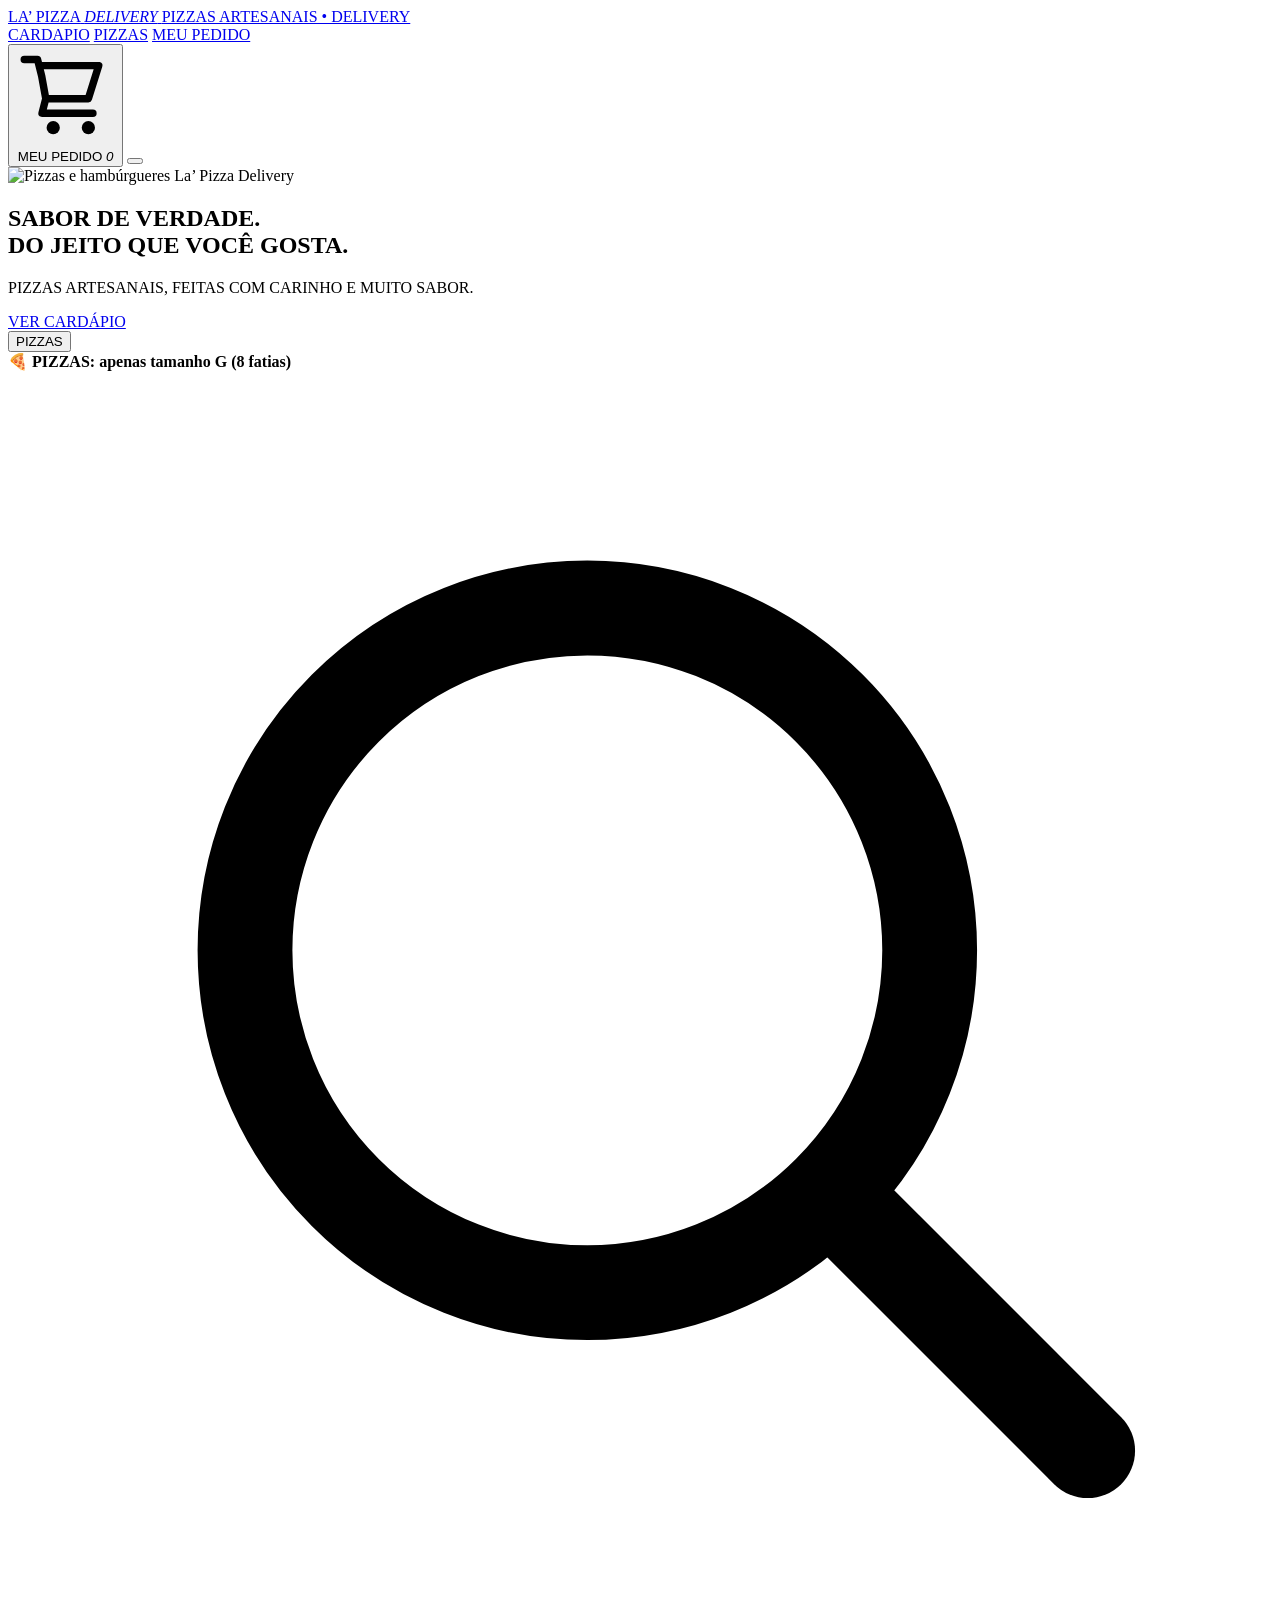
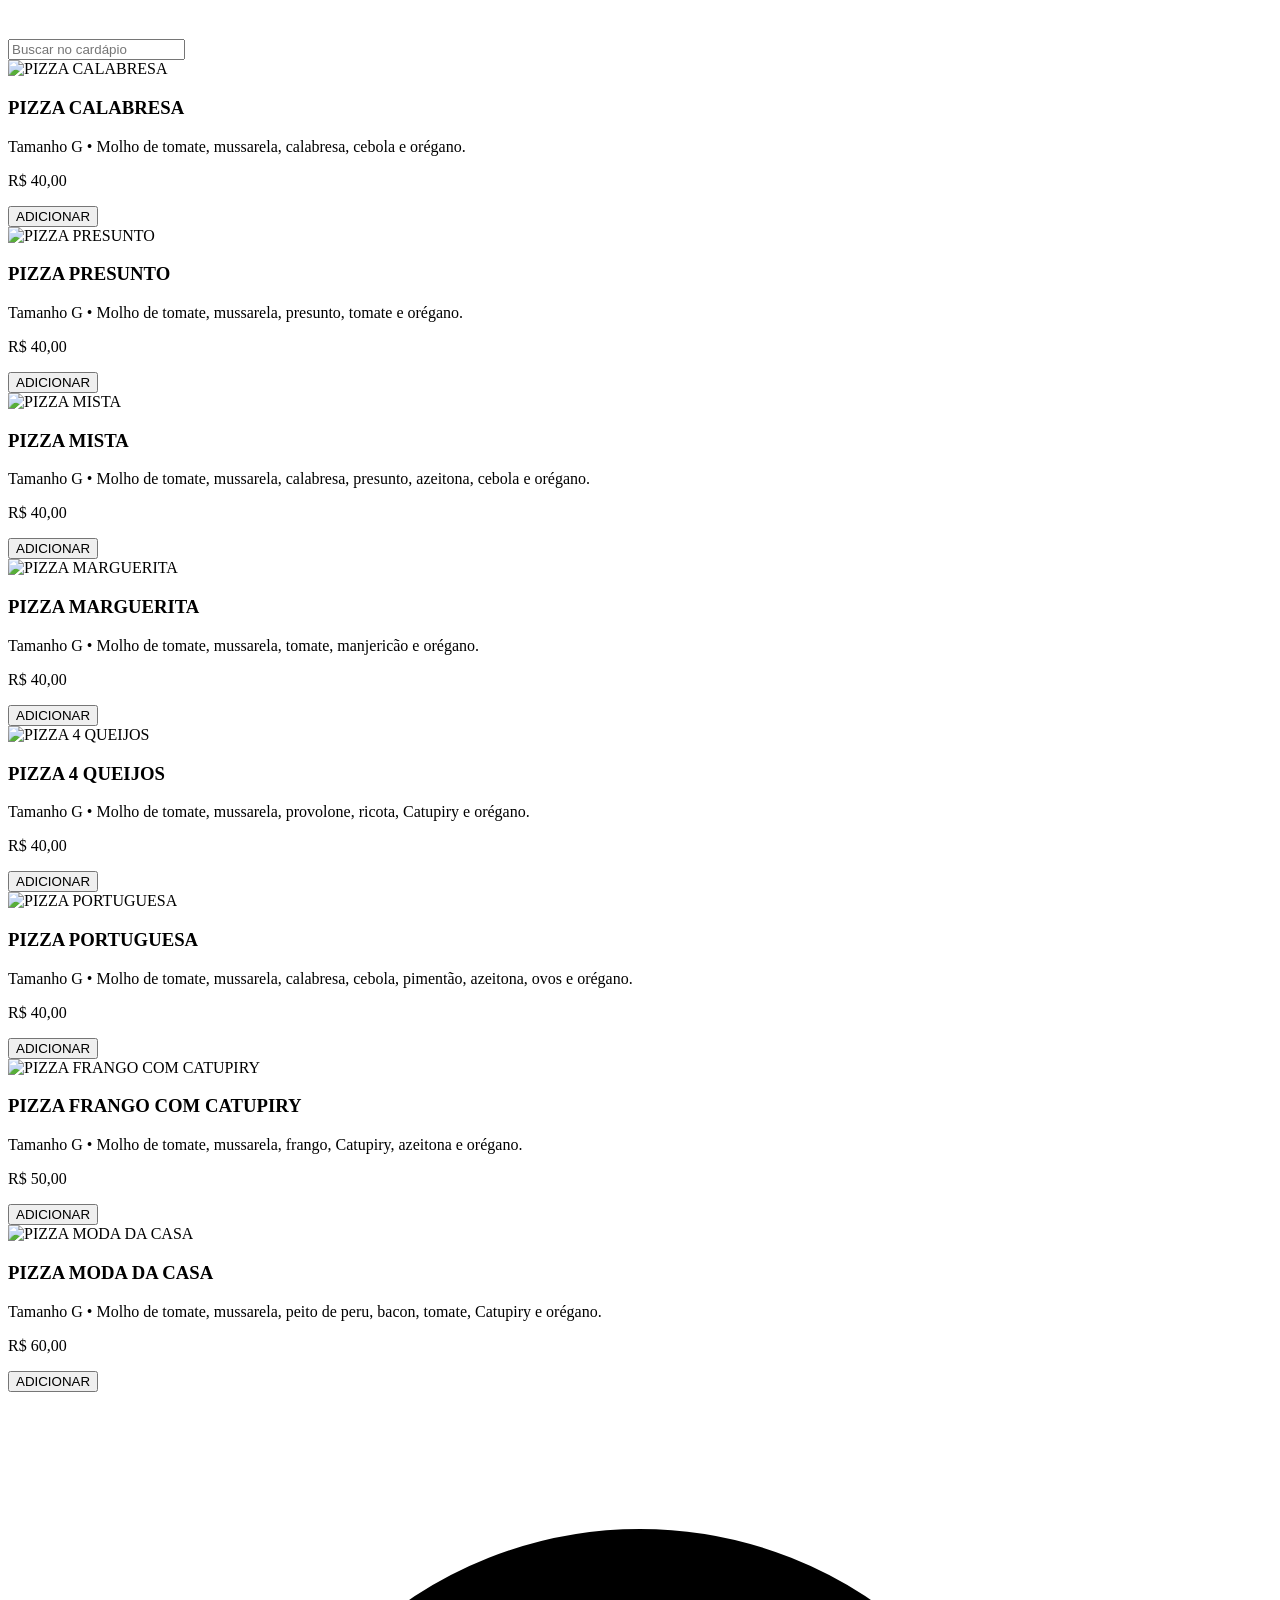
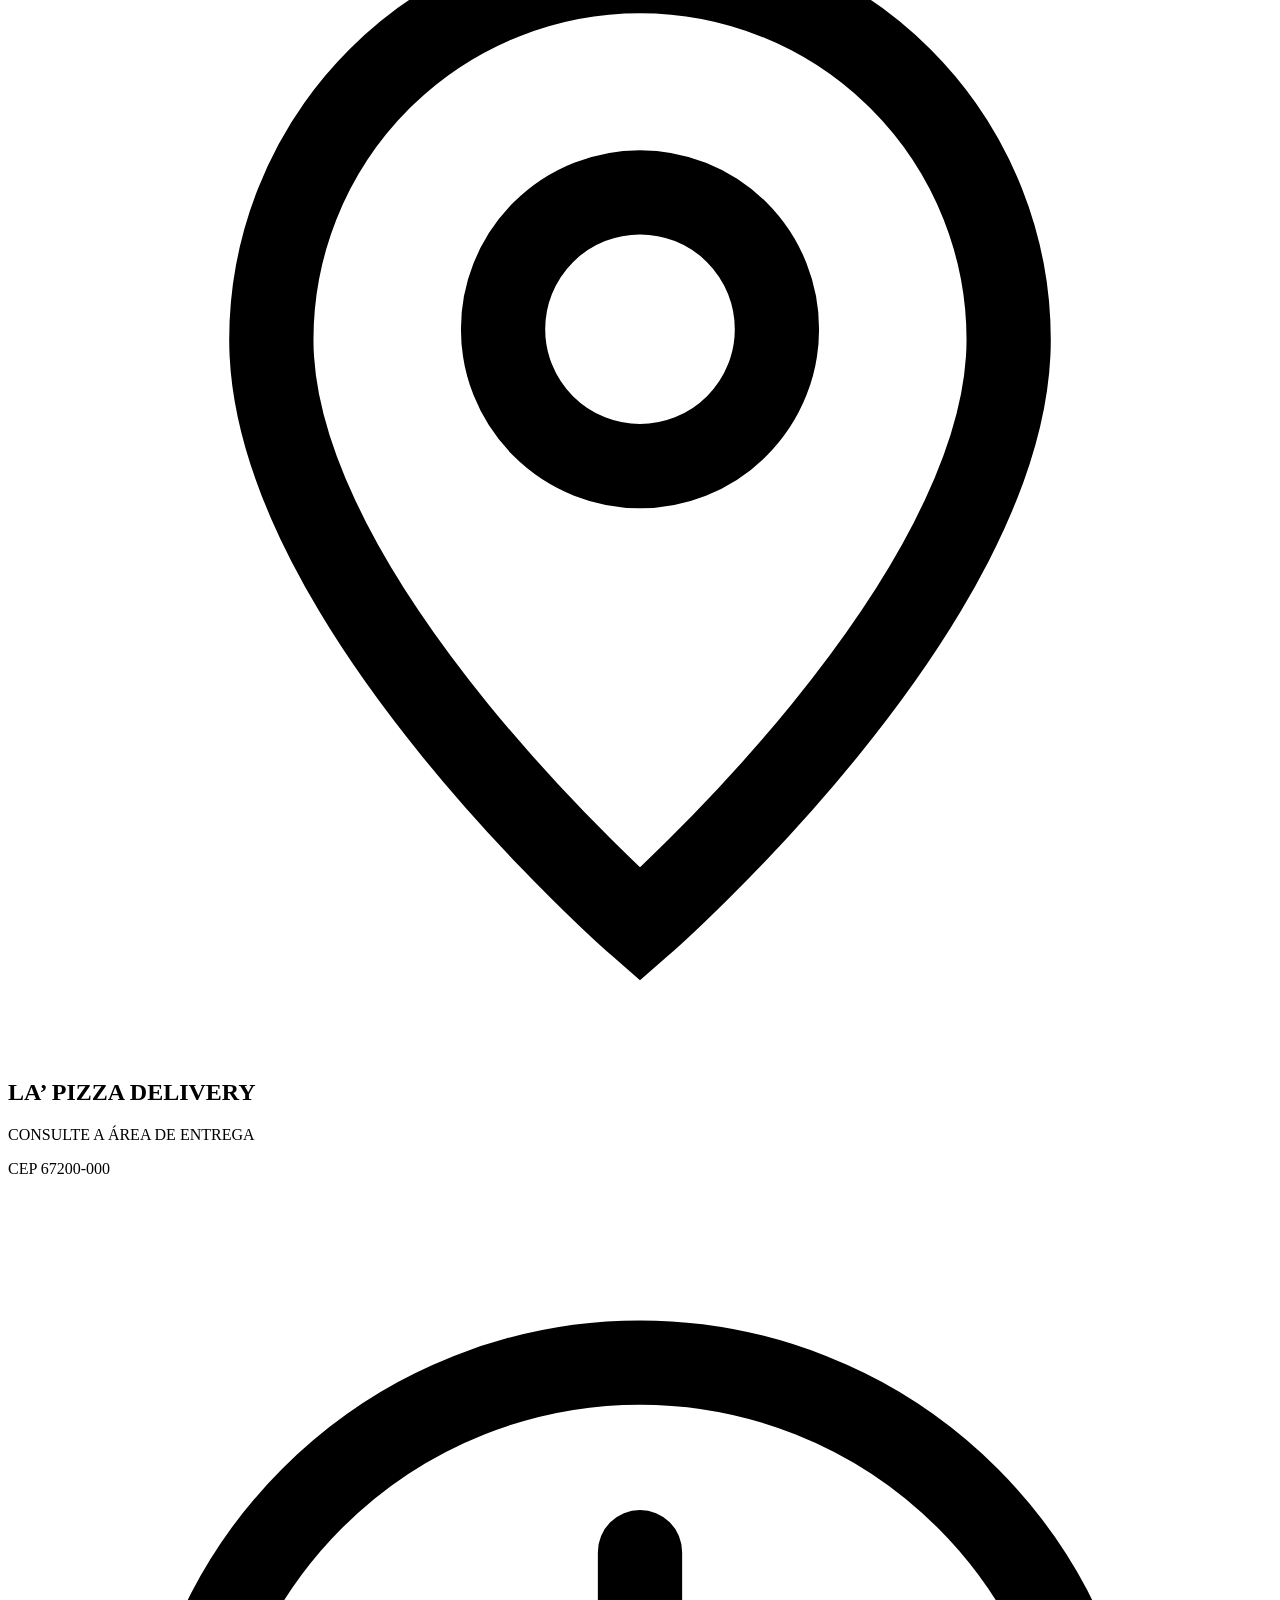
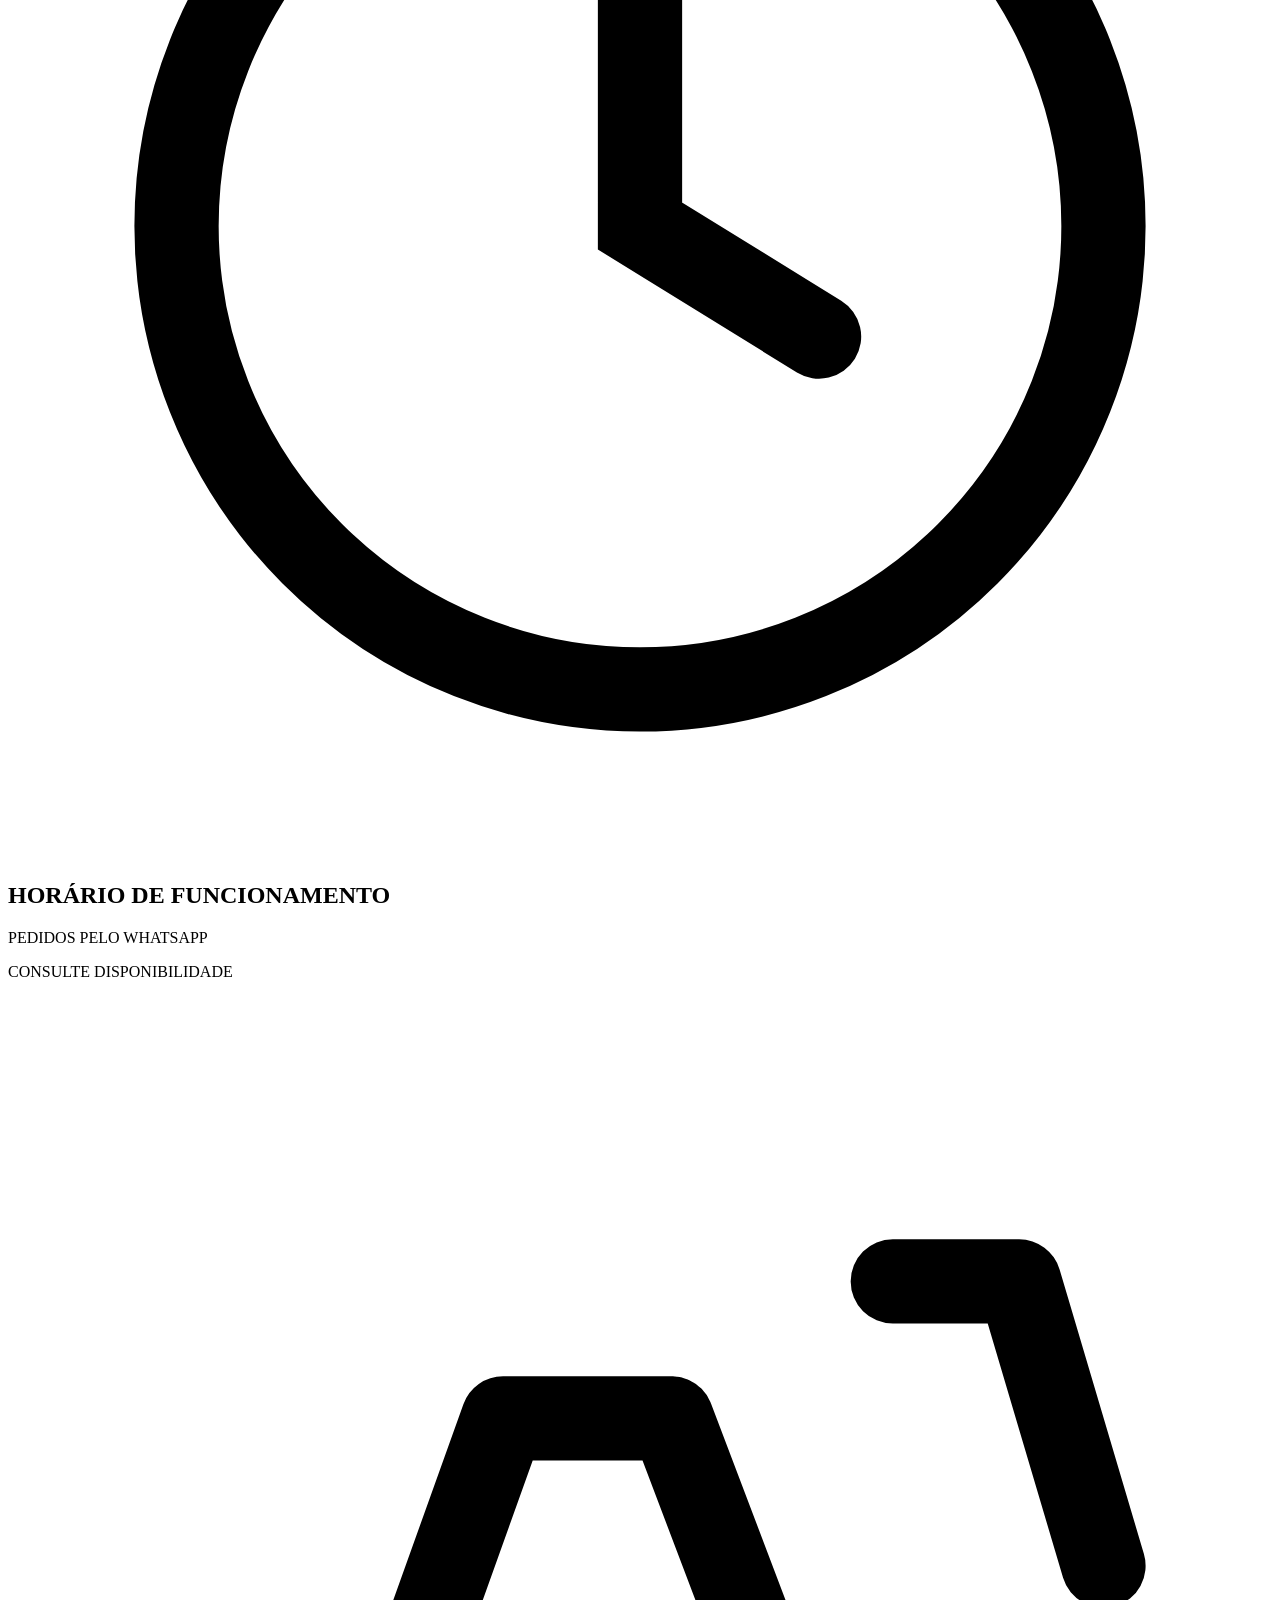
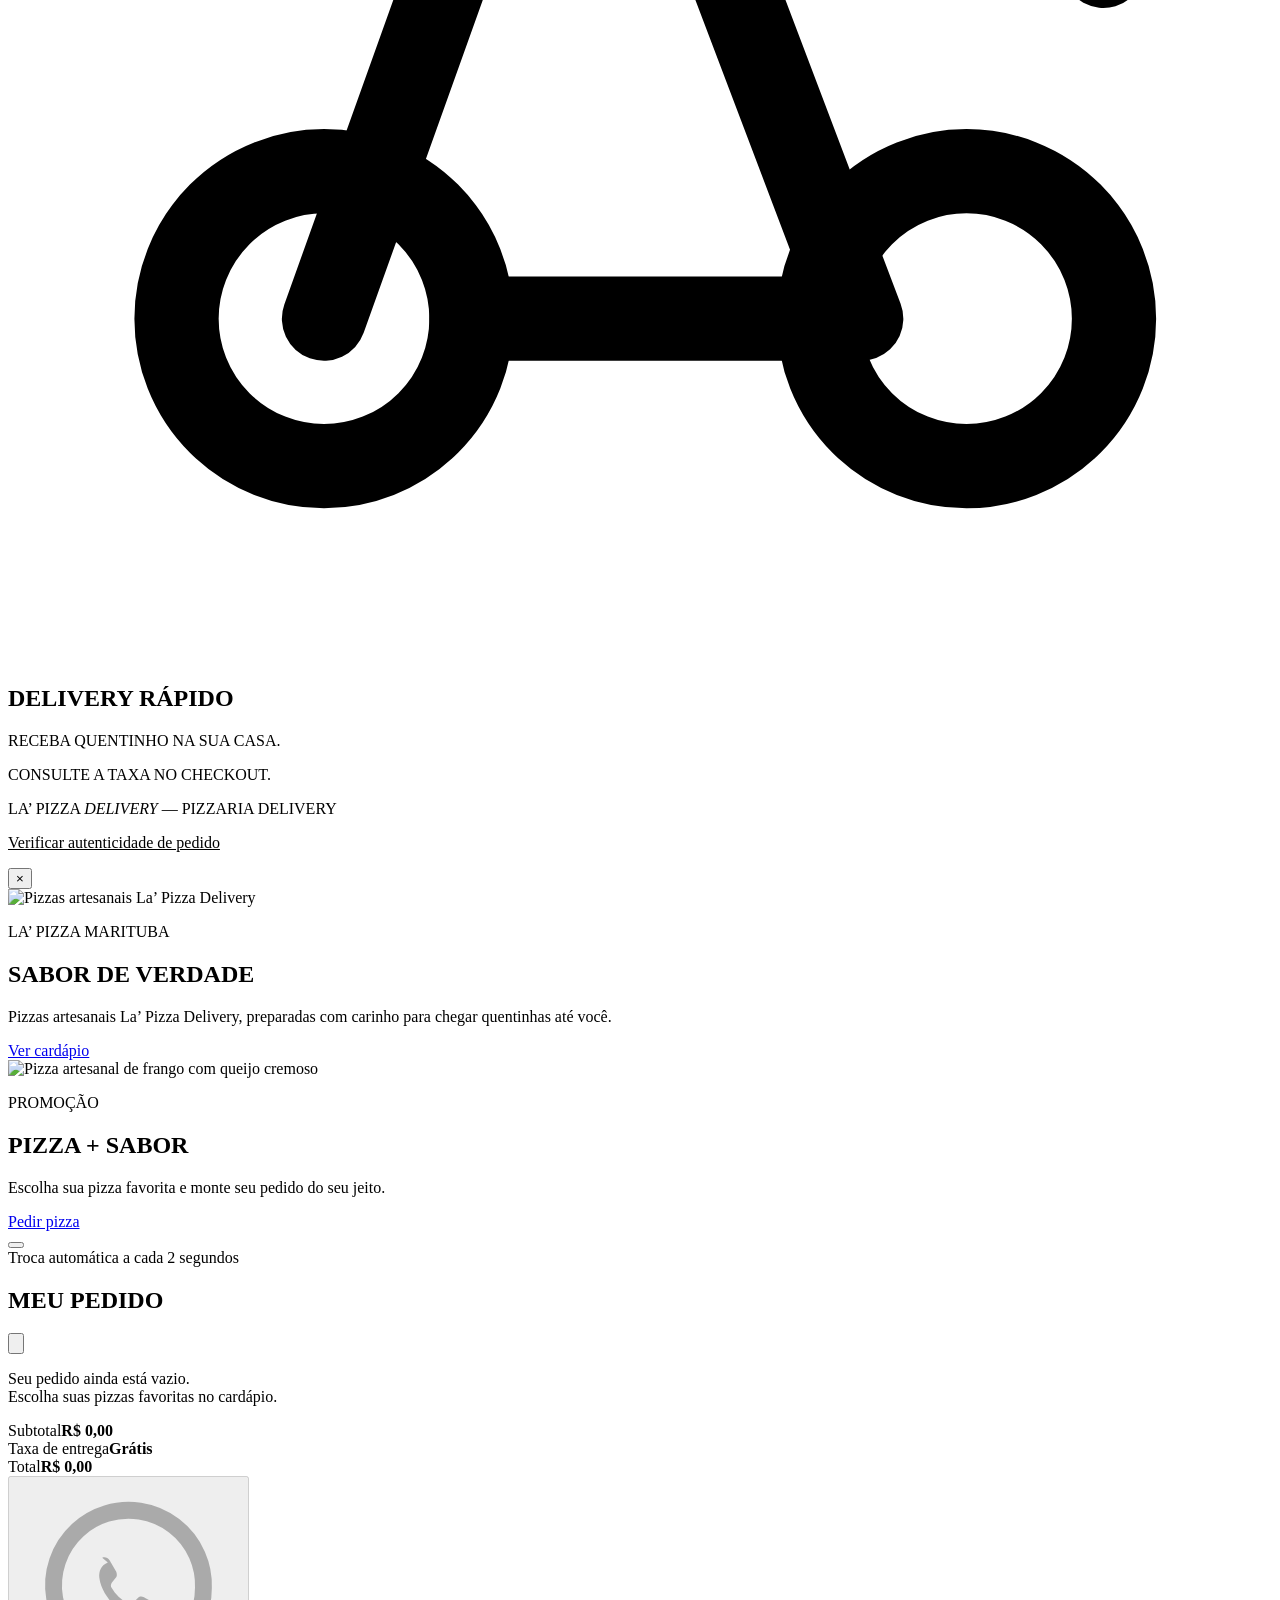
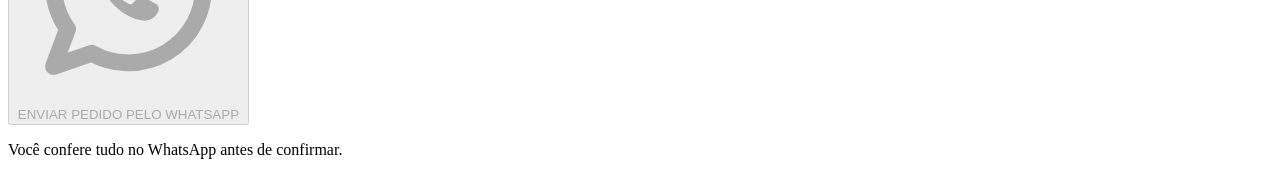
==== index.html @ de70ce6c "Adapta site para pizzaria La Pizza" ====
<!DOCTYPE html>
<html lang="pt-BR">
<head>
<meta charset="UTF-8">
<meta name="viewport" content="width=device-width, initial-scale=1">
<title>La’ Pizza Delivery | Pizzas artesanais e burgers smash</title>
<meta name="description" content="Pizzas artesanais e burgers smash preparados com carinho e muito sabor. Peca pelo site e receba quentinho em Marituba.">
<meta name="theme-color" content="#0A0908">
<link rel="icon" href="favicon.svg" type="image/svg+xml">
<link rel="preconnect" href="https://fonts.googleapis.com">
<link rel="preconnect" href="https://fonts.gstatic.com" crossorigin>
<link href="https://fonts.googleapis.com/css2?family=Anton&family=Barlow+Condensed:wght@500;600;700&family=Barlow:wght@400;500;600&display=swap" rel="stylesheet">
<link rel="stylesheet" href="assets/css/estilo.css">
<link rel="stylesheet" href="assets/css/promocao.css">
</head>
<body>

<!-- ================= CABECALHO ================= -->
<header class="topo" id="topo">
  <div class="topo__interno">
    <a class="marca" href="#topo" aria-label="La’ Pizza Delivery, ir para o topo">
      <span class="marca__nome">
        <span data-config="marcaLinha1">LA’ PIZZA</span>
        <em data-config="marcaLinha2">DELIVERY</em>
      </span>
      <span class="marca__tag" data-config="tagline">PIZZAS ARTESANAIS &bull; DELIVERY</span>
    </a>

    <nav class="nav" id="nav" aria-label="Menu principal">
      <a href="#cardapio" data-fecha-menu>CARDAPIO</a>
      <a href="#cardapio" data-aba="pizzas" data-fecha-menu>PIZZAS</a>



      <a href="#" data-abre-carrinho data-fecha-menu>MEU PEDIDO</a>
    </nav>

    <div class="topo__acoes">
      <button class="btn-pedido" type="button" data-abre-carrinho aria-label="Abrir meu pedido">
        <svg class="ico" viewBox="0 0 24 24" aria-hidden="true"><path d="M2 3h3.2l1 4M7.2 12.5h10.3l2.5-8H6.2M7.2 12.5 6.2 7M7.2 12.5l-.9 3.5h12.3" fill="none" stroke="currentColor" stroke-width="1.8" stroke-linecap="round" stroke-linejoin="round"/><circle cx="9" cy="19.5" r="1.6" fill="currentColor"/><circle cx="17.5" cy="19.5" r="1.6" fill="currentColor"/></svg>
        <span>MEU PEDIDO</span>
        <em class="btn-pedido__bolha" data-contador>0</em>
      </button>

      <button class="btn-menu" type="button" id="btnMenu" aria-label="Abrir menu" aria-expanded="false">
        <span></span><span></span><span></span>
      </button>
    </div>
  </div>
</header>

<main>

  <!-- ================= HERO ================= -->
  <section class="hero">
    <img class="hero__foto" src="assets/img/hero-brasa.jpg" alt="Pizzas e hambúrgueres La’ Pizza Delivery" width="1536" height="1024" fetchpriority="high">
    <div class="hero__veu"></div>
    <div class="hero__conteudo">
      <h1 class="hero__titulo">SABOR DE VERDADE.<br>DO JEITO QUE VOCÊ GOSTA.</h1>
      <p class="hero__texto">PIZZAS ARTESANAIS, FEITAS COM CARINHO E MUITO SABOR.</p>
      <a class="btn-ouro hero__cta" href="#cardapio">VER CARD&Aacute;PIO</a>
    </div>
  </section>

  <!-- ================= CARDAPIO ================= -->
  <section class="cardapio" id="cardapio">
    <div class="abas" role="tablist" aria-label="Categorias do cardapio">
      <button class="aba" role="tab" type="button" data-categoria="pizzas" aria-selected="true">PIZZAS</button>




    </div>

    <div class="aviso-pizzas" id="avisoPizzas">🍕 <strong>PIZZAS: apenas tamanho G (8 fatias)</strong></div>

    <div class="busca">
      <svg class="ico" viewBox="0 0 24 24" aria-hidden="true"><circle cx="11" cy="11" r="6.5" fill="none" stroke="currentColor" stroke-width="1.8"/><path d="m16 16 4.5 4.5" fill="none" stroke="currentColor" stroke-width="1.8" stroke-linecap="round"/></svg>
      <input type="search" id="campoBusca" placeholder="Buscar no card&aacute;pio" aria-label="Buscar no cardapio" autocomplete="off">
    </div>

    <div class="grade" id="grade"></div>
    <p class="vazio" id="vazio" hidden>Nenhum item encontrado com esse nome.</p>
  </section>

  <!-- ================= INFORMACOES ================= -->
  <section class="infos">
    <div class="info">
      <svg class="ico ico--g" viewBox="0 0 24 24" aria-hidden="true"><path d="M12 21.5s7-6.1 7-11.1A7 7 0 0 0 5 10.4c0 5 7 11.1 7 11.1Z" fill="none" stroke="currentColor" stroke-width="1.6"/><circle cx="12" cy="10.2" r="2.6" fill="none" stroke="currentColor" stroke-width="1.6"/></svg>
      <div>
        <h2 data-config="enderecoLinha1">AV. JOAO PAULO II, 1200</h2>
        <p data-config="enderecoLinha2">CENTRO, MARITUBA - PA</p>
        <p class="info__fraco" data-config="enderecoLinha3">CEP 67200-000</p>
      </div>
    </div>

    <div class="info">
      <svg class="ico ico--g" viewBox="0 0 24 24" aria-hidden="true"><circle cx="12" cy="12" r="8.8" fill="none" stroke="currentColor" stroke-width="1.6"/><path d="M12 6.8V12l3.4 2.1" fill="none" stroke="currentColor" stroke-width="1.6" stroke-linecap="round"/></svg>
      <div>
        <h2>HOR&Aacute;RIO DE FUNCIONAMENTO</h2>
        <p data-config="horarioLinha1">TODOS OS DIAS: 06H AS 00H</p>
        <p class="info__fraco" data-config="horarioLinha2">ABERTO TODOS OS DIAS</p>
      </div>
    </div>

    <div class="info">
      <svg class="ico ico--g" viewBox="0 0 24 24" aria-hidden="true"><circle cx="6" cy="17.5" r="2.8" fill="none" stroke="currentColor" stroke-width="1.6"/><circle cx="18.2" cy="17.5" r="2.8" fill="none" stroke="currentColor" stroke-width="1.6"/><path d="M8.8 17.5h6.6M6 17.5 9.4 8h3.2m0 0 3.6 9.5M12.6 8h-2m6.2-2.6h2.4l1.6 5.4" fill="none" stroke="currentColor" stroke-width="1.6" stroke-linecap="round" stroke-linejoin="round"/></svg>
      <div>
        <h2>DELIVERY R&Aacute;PIDO</h2>
        <p>RECEBA QUENTINHO NA SUA CASA.</p>
        <p class="info__fraco">CONSULTE A TAXA NO CHECKOUT.</p>
      </div>
    </div>
  </section>
</main>

<footer class="rodape">
  <p><span data-config="marcaLinha1">LA’ PIZZA</span> <em data-config="marcaLinha2">DELIVERY</em> &mdash; PIZZARIA DELIVERY</p>
  <p><a href="verificar.html" style="color:inherit;text-decoration:underline">Verificar autenticidade de pedido</a></p>
  
</footer>

<!-- ================= BARRA FIXA DO CELULAR ================= -->
<button class="barra-mobile" type="button" data-abre-carrinho hidden>
  <span class="barra-mobile__qtd"><em data-contador>0</em> <span data-rotulo-itens>itens</span></span>
  <span>VER MEU PEDIDO</span>
  <span class="barra-mobile__total" data-total-barra>R$ 0,00</span>
</button>


<!-- ================= TELA DE PROMOÇÕES ================= -->
<div class="promo-overlay" id="promoOverlay" aria-label="Promoções" role="dialog" aria-modal="true">
  <div class="promo-box">
    <button class="promo-fechar" id="promoFechar" type="button" aria-label="Fechar promoções">&times;</button>

    <article class="promo-slide is-ativo">
      <img src="assets/img/promo-bom-filho-ai.jpg" alt="Pizzas artesanais La’ Pizza Delivery">
      <div class="promo-conteudo">
        <p class="promo-kicker">LA’ PIZZA MARITUBA</p>
        <h2 class="promo-titulo">SABOR DE VERDADE</h2>
        <p class="promo-texto">Pizzas artesanais La’ Pizza Delivery, preparadas com carinho para chegar quentinhas até você.</p>
        <a class="promo-btn" href="#cardapio">Ver cardápio</a>
      </div>
    </article>

    <article class="promo-slide">
      <img src="assets/img/promo-pizza-ai.jpg" alt="Pizza artesanal de frango com queijo cremoso">
      <div class="promo-conteudo">
        <p class="promo-kicker">PROMOÇÃO</p>
        <h2 class="promo-titulo">PIZZA + SABOR</h2>
        <p class="promo-texto">Escolha sua pizza favorita e monte seu pedido do seu jeito.</p>
        <a class="promo-btn" href="#cardapio" data-aba="pizzas">Pedir pizza</a>
      </div>
    </article>

    <div class="promo-controles" id="promoControles" aria-label="Selecionar promoção">
      <button class="promo-dot is-ativo" type="button" aria-label="Promoção 1"></button>
      
      
      
    </div>
    <span class="promo-aviso">Troca automática a cada 2 segundos</span>
  </div>
</div>

<!-- ================= CARRINHO ================= -->
<div class="cortina" id="cortina" hidden></div>

<aside class="carrinho" id="carrinho" aria-label="Meu pedido" aria-hidden="true">
  <header class="carrinho__topo">
    <h2>MEU PEDIDO</h2>
    <button class="btn-fechar" type="button" id="btnFechar" aria-label="Fechar meu pedido">
      <svg class="ico" viewBox="0 0 24 24" aria-hidden="true"><path d="m6 6 12 12M18 6 6 18" fill="none" stroke="currentColor" stroke-width="2" stroke-linecap="round"/></svg>
    </button>
  </header>

  <div class="carrinho__corpo" id="carrinhoCorpo">
    <div class="carrinho__lista" id="listaItens"></div>

    <p class="carrinho__vazio" id="carrinhoVazio">
      Seu pedido ainda est&aacute; vazio.<br>
      Escolha suas pizzas favoritas no card&aacute;pio.
    </p>

    <form class="form" id="formPedido" novalidate>
      <fieldset class="form__bloco">
        <legend>COMO VOC&Ecirc; QUER RECEBER?</legend>
        <div class="opcoes">
          <label class="opcao"><input type="radio" name="entrega" value="entrega" checked><span>Entrega</span></label>
          <label class="opcao"><input type="radio" name="entrega" value="retirada"><span>Retirar na loja</span></label>
        </div>
      </fieldset>

      <label class="campo">
        <span>SEU NOME</span>
        <input type="text" id="campoNome" placeholder="Ex.: Maria Silva" autocomplete="name" required>
      </label>

      <label class="campo">
        <span>SEU TELEFONE / WHATSAPP</span>
        <input type="tel" id="campoTelefone" placeholder="Ex.: (91) 99999-9999" autocomplete="tel" inputmode="tel" required>
      </label>

      <label class="campo" id="campoEnderecoBox">
        <span>ENDERE&Ccedil;O DA ENTREGA</span>
        <input type="text" id="campoEndereco" placeholder="Rua, n&uacute;mero, bairro e ponto de refer&ecirc;ncia" autocomplete="street-address">
      </label>

      <div class="localizacao-box" id="localizacaoBox">
        <button class="btn-localizacao" type="button" id="btnLocalizacao">
          📍 COMPARTILHAR MINHA LOCALIZAÇÃO
        </button>
        <p id="statusLocalizacao">Ao permitir, sua localização exata será enviada à loja e ao motoboy somente para realizar esta entrega.</p>
      </div>

      <label class="campo">
        <span>FORMA DE PAGAMENTO</span>
        <select id="campoPagamento"></select>
      </label>

      <label class="campo" id="campoTrocoBox" hidden>
        <span>PRECISA DE TROCO PARA QUANTO?</span>
        <input type="text" id="campoTroco" placeholder="Ex.: 100,00 (deixe vazio se n&atilde;o precisa)" inputmode="decimal">
      </label>

      <label class="campo">
        <span>OBSERVA&Ccedil;&Otilde;ES (OPCIONAL)</span>
        <textarea id="campoObs" rows="2" placeholder="Ex.: sem cebola, refrigerante sabor guaran&aacute;"></textarea>
      </label>

      <p class="form__erro" id="formErro" hidden></p>
    </form>
  </div>

  <footer class="carrinho__rodape">
    <div class="linha"><span>Subtotal</span><strong data-subtotal>R$ 0,00</strong></div>
    <div class="linha" id="linhaTaxa"><span>Taxa de entrega</span><strong data-taxa>R$ 0,00</strong></div>
    <div class="linha linha--total"><span>Total</span><strong data-total>R$ 0,00</strong></div>
    <button class="btn-whats" type="button" id="btnEnviar" disabled>
      <svg class="ico" viewBox="0 0 24 24" aria-hidden="true"><path d="M20 11.6a8 8 0 0 1-11.9 7L4 20l1.5-4a8 8 0 1 1 14.5-4.4Z" fill="none" stroke="currentColor" stroke-width="1.8" stroke-linejoin="round"/><path d="M9.2 8.4c.3-.1.6 0 .8.3l.7 1.2c.1.3.1.5-.1.7l-.4.5c-.1.2-.1.4 0 .5.4.7 1 1.3 1.8 1.7.2.1.4.1.5-.1l.5-.5c.2-.2.4-.2.6-.1l1.3.7c.3.1.4.5.3.8-.3.7-1 1.1-1.7 1-2-.2-4.3-2.4-4.6-4.5-.1-.8.2-1.4.9-1.7Z" fill="currentColor"/></svg>
      ENVIAR PEDIDO PELO WHATSAPP
    </button>
    <p class="carrinho__aviso">Voc&ecirc; confere tudo no WhatsApp antes de confirmar.</p>
  </footer>
</aside>

<div class="aviso" id="aviso" role="status" aria-live="polite"></div>


<script>
(function(){
  const overlay = document.getElementById('promoOverlay');
  if (!overlay) return;
  const slides = [...overlay.querySelectorAll('.promo-slide')];
  const dots = [...overlay.querySelectorAll('.promo-dot')];
  const close = document.getElementById('promoFechar');
  let index = 0;
  let timer;

  function show(i){
    index = (i + slides.length) % slides.length;
    slides.forEach((el,n)=>el.classList.toggle('is-ativo', n===index));
    dots.forEach((el,n)=>el.classList.toggle('is-ativo', n===index));
  }
  function start(){
    clearInterval(timer);
    timer = setInterval(()=>show(index+1),2000);
  }
  function stop(){ clearInterval(timer); }
  function fechar(){
    stop();
    overlay.classList.add('is-fechando');
    document.body.classList.remove('promo-aberta');
    setTimeout(()=>overlay.hidden=true,260);
  }

  dots.forEach((dot,n)=>dot.addEventListener('click',()=>{show(n);start();}));
  close.addEventListener('click',fechar);
  overlay.addEventListener('click',(e)=>{ if(e.target===overlay) fechar(); });
  document.addEventListener('keydown',(e)=>{ if(e.key==='Escape' && !overlay.hidden) fechar(); });
  overlay.addEventListener('mouseenter',stop);
  overlay.addEventListener('mouseleave',start);

  // Links da promoção fecham a tela antes de levar ao cardápio.
  overlay.querySelectorAll('a').forEach(a=>a.addEventListener('click',fechar));

  document.body.classList.add('promo-aberta');
  start();
})();
</script>
<script src="assets/js/cardapio.js"></script>
<script src="assets/js/app.js"></script>
</body>
</html>
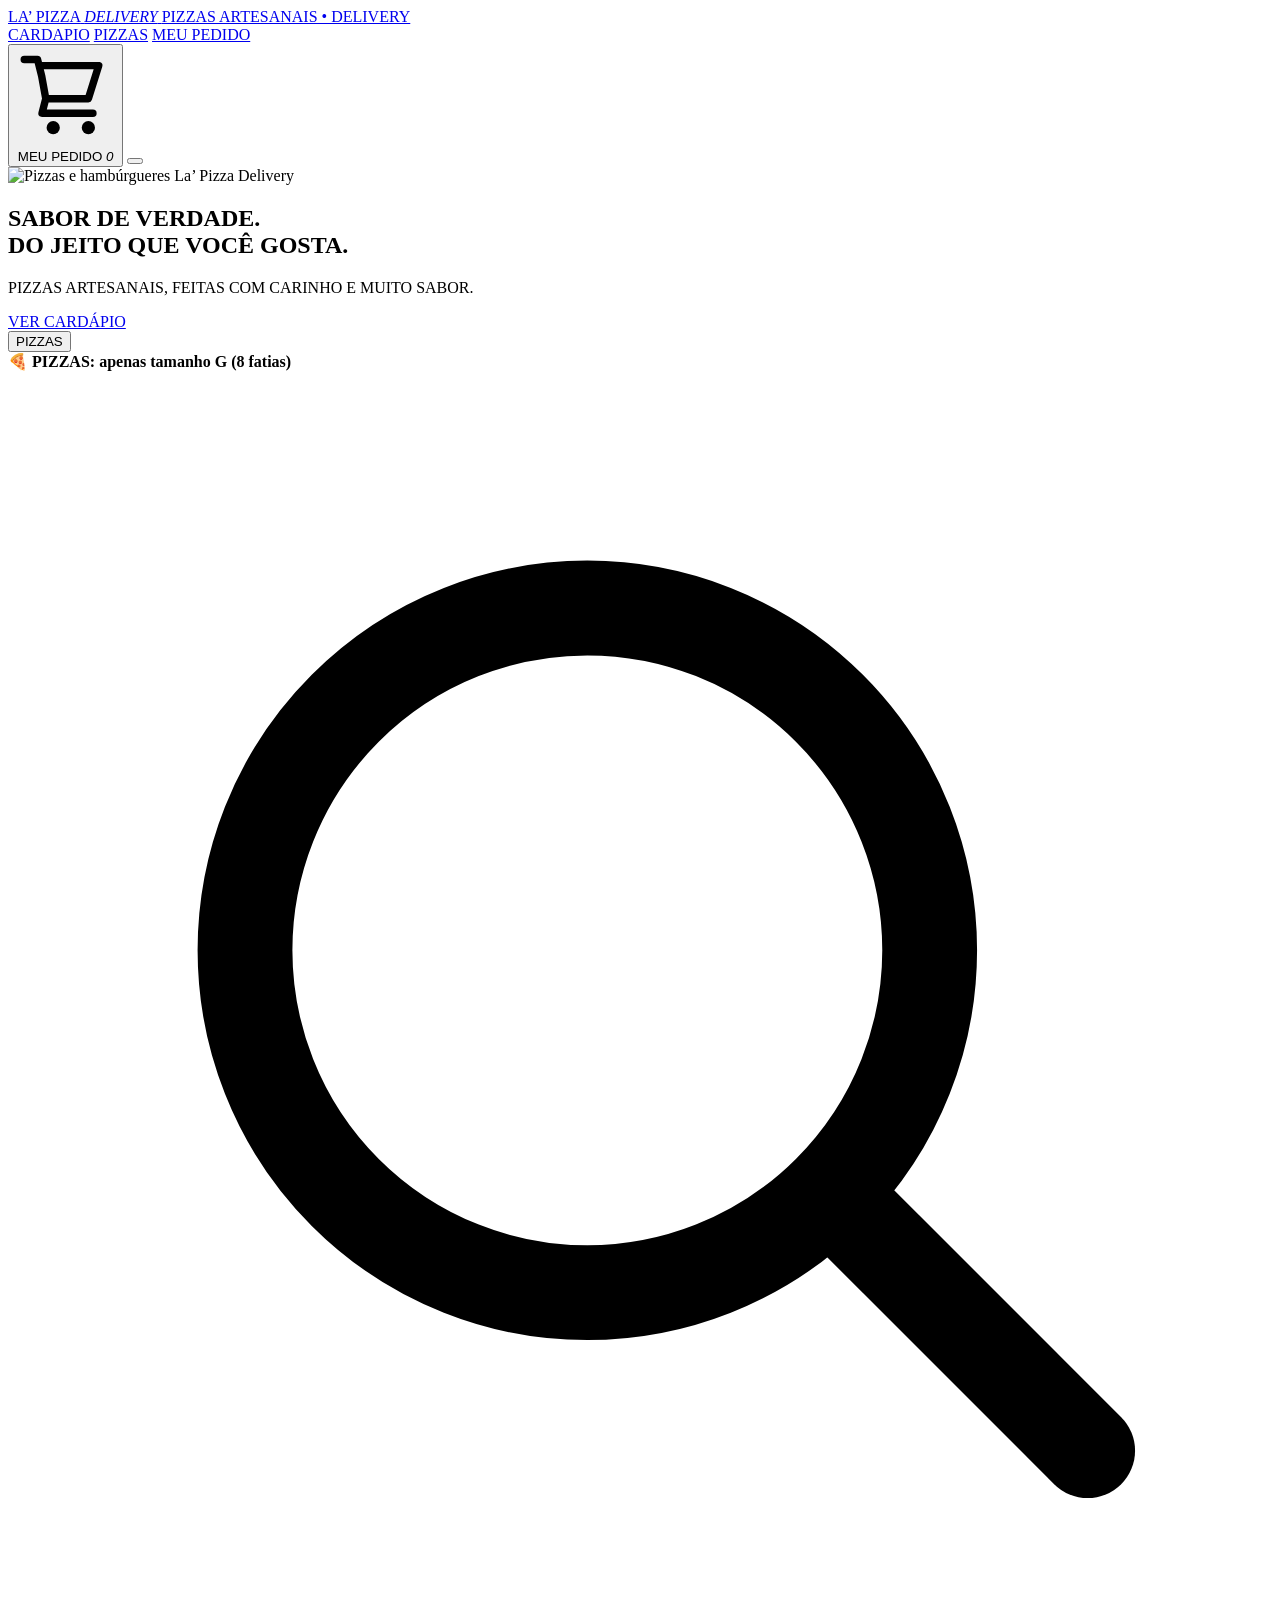
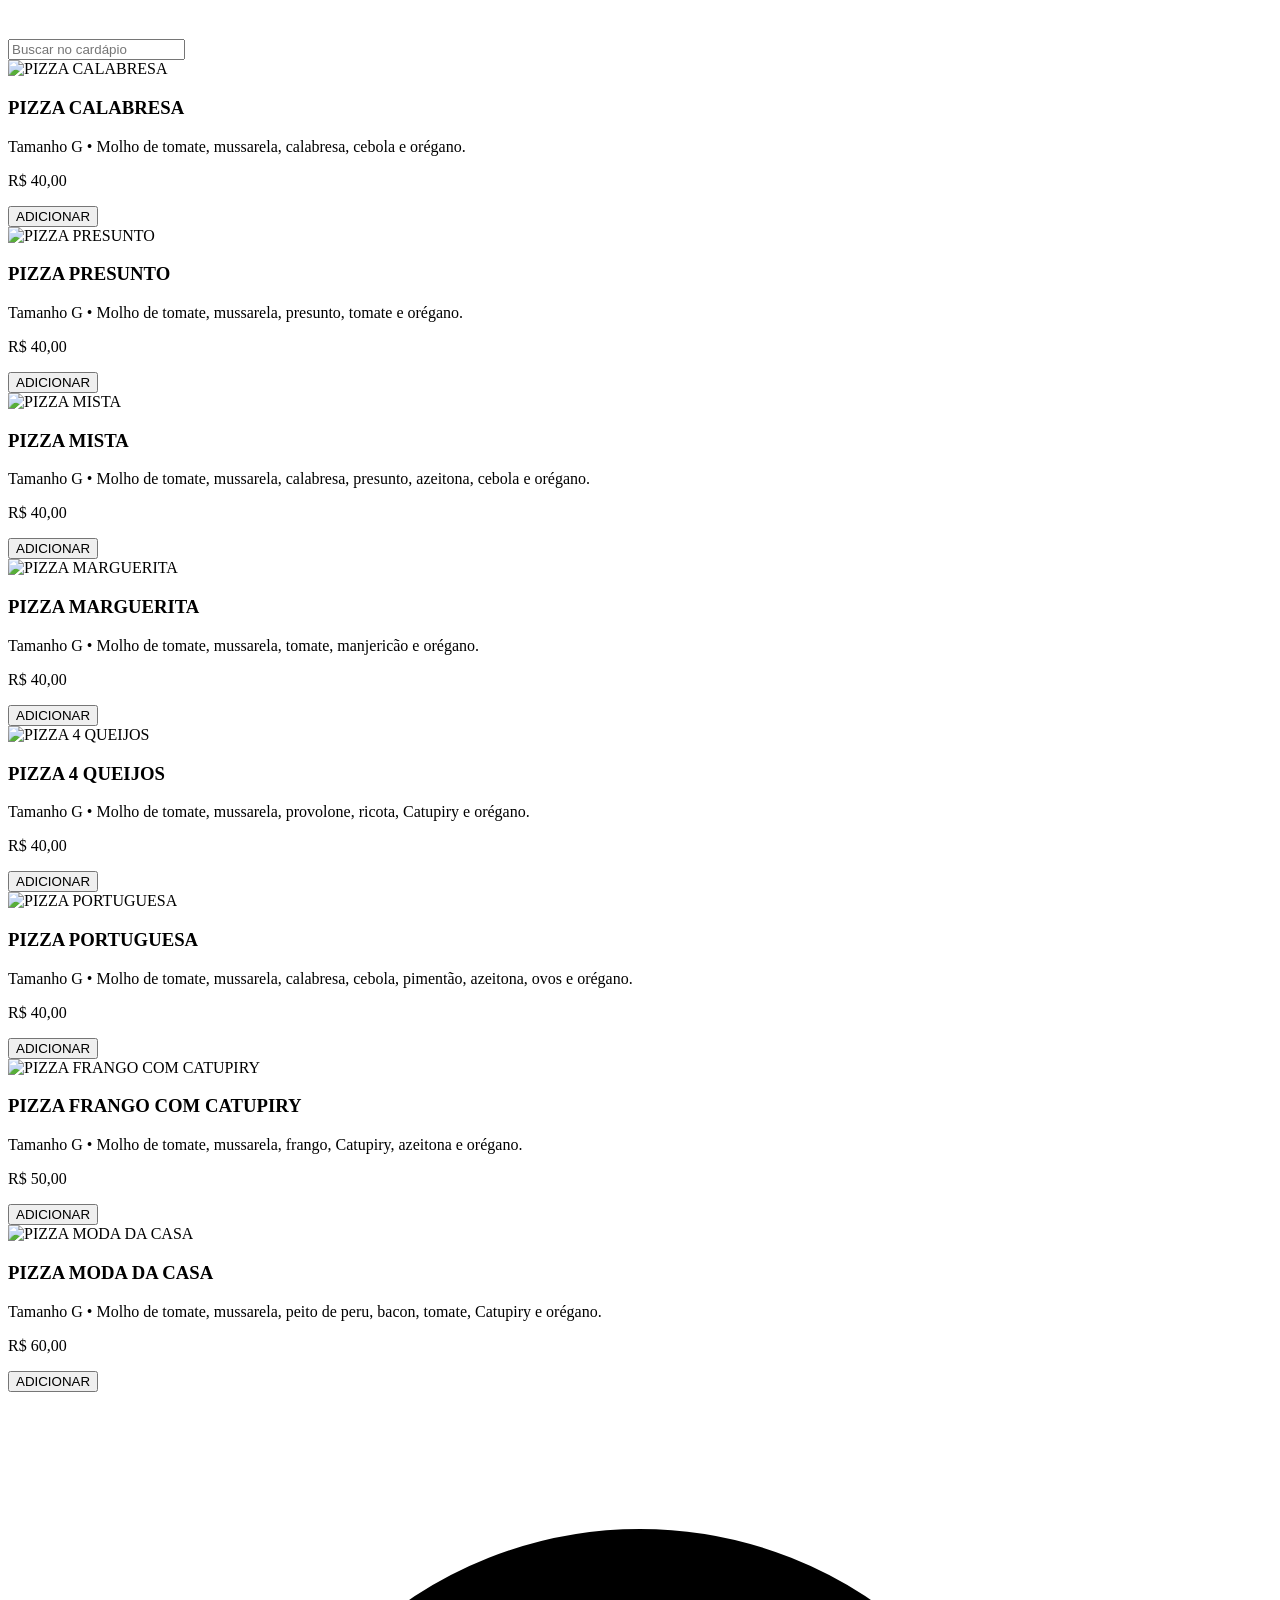
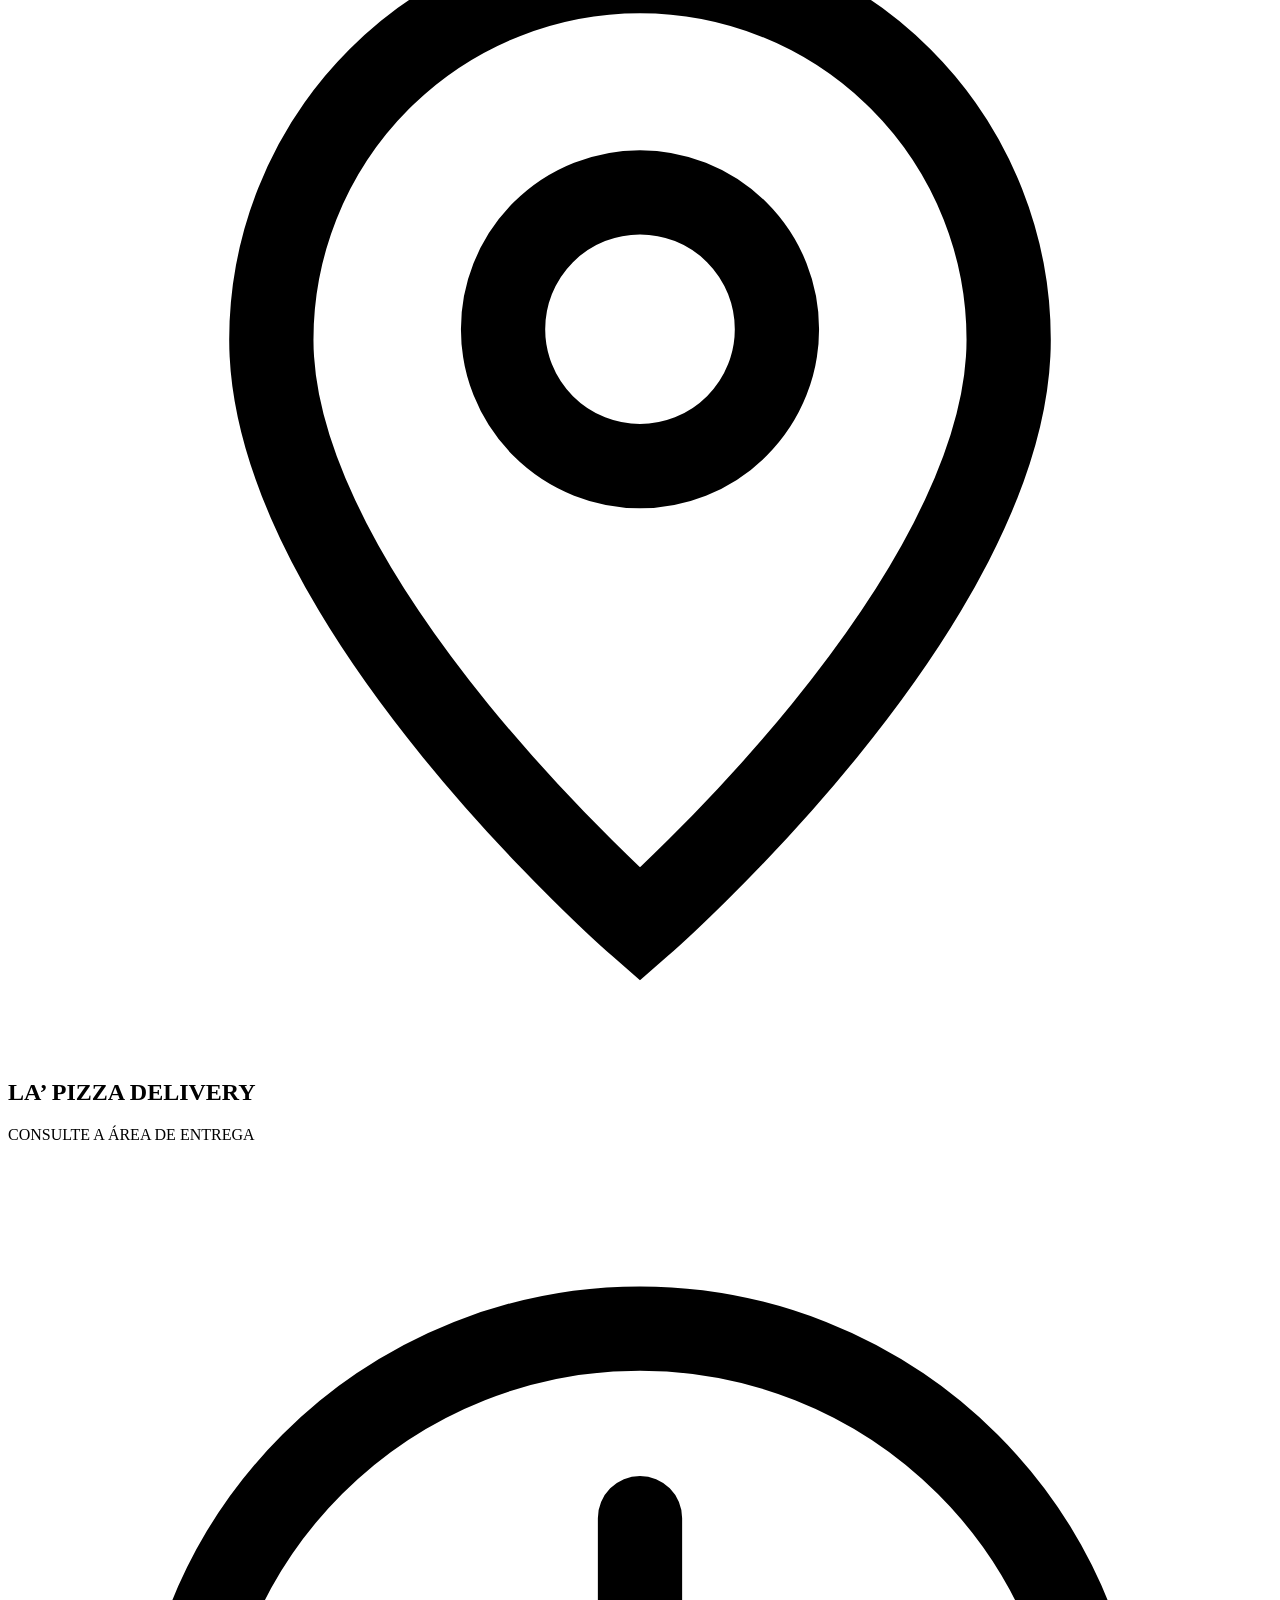
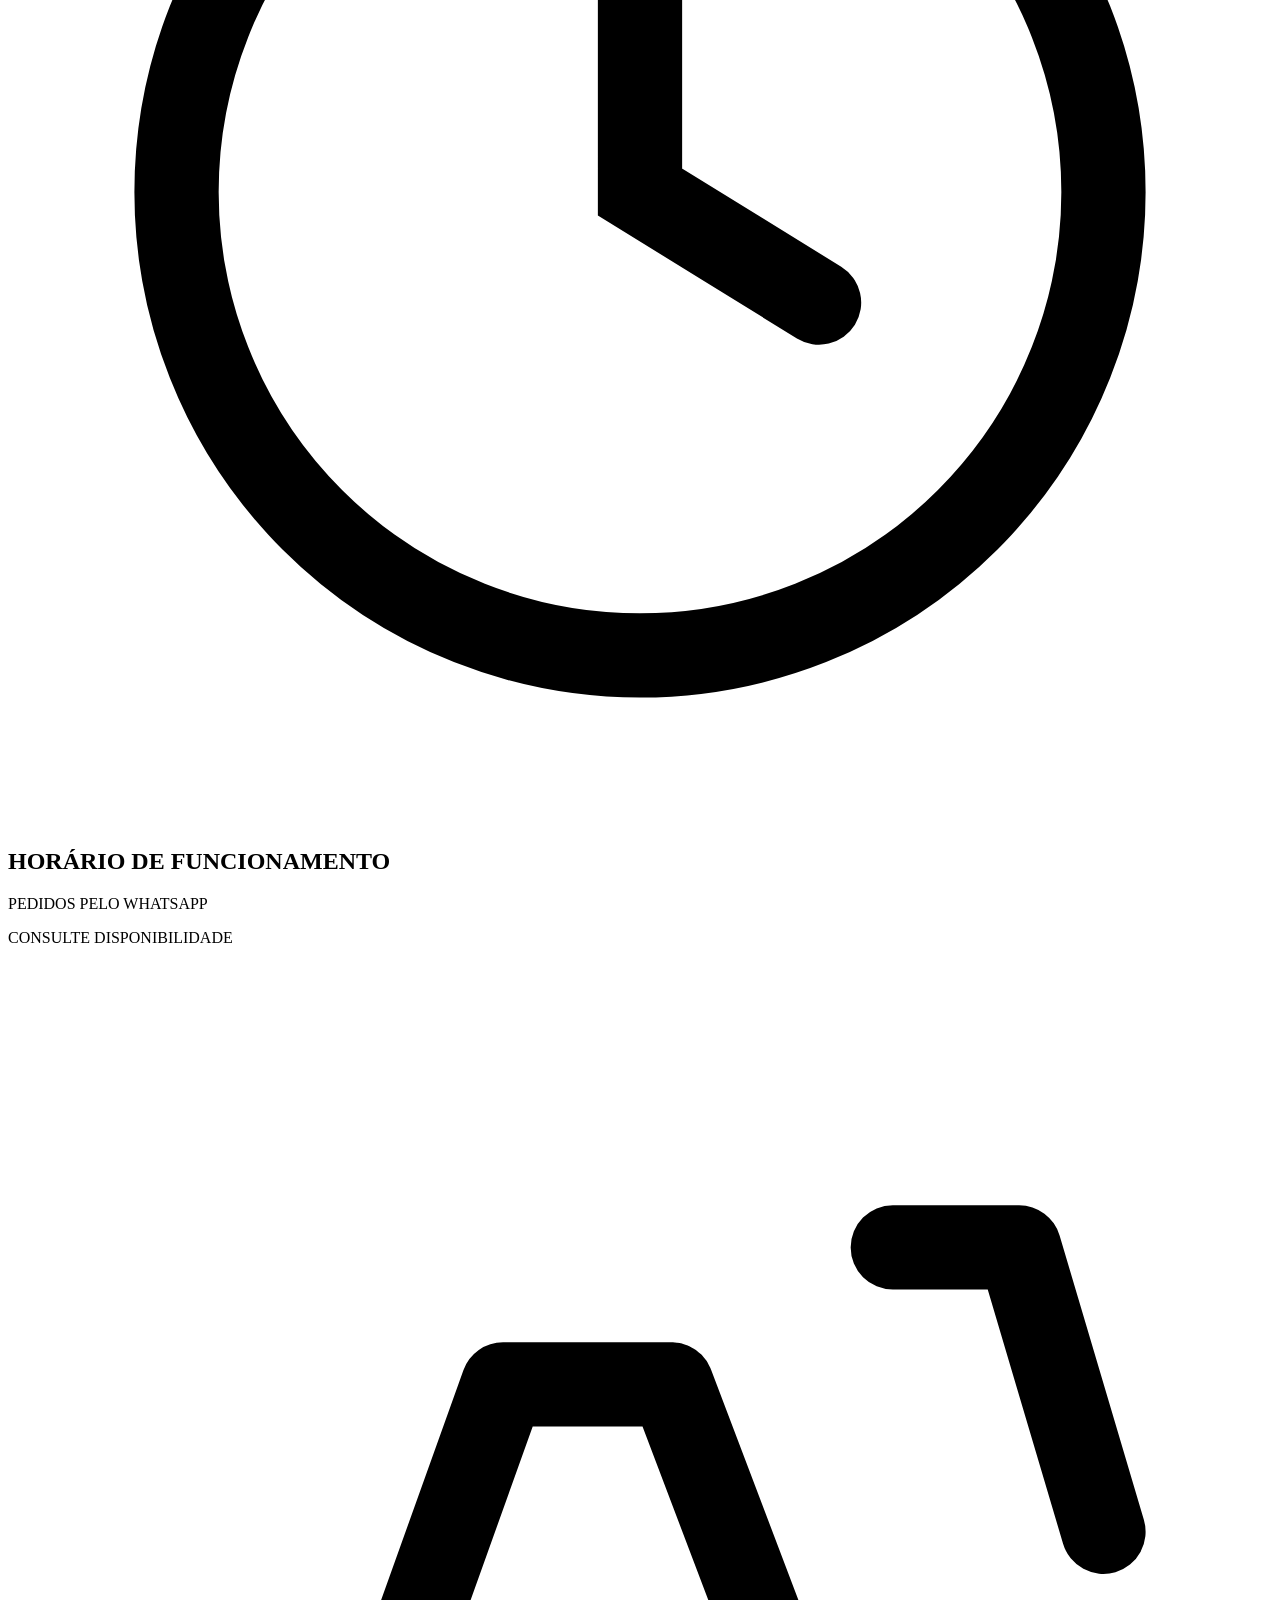
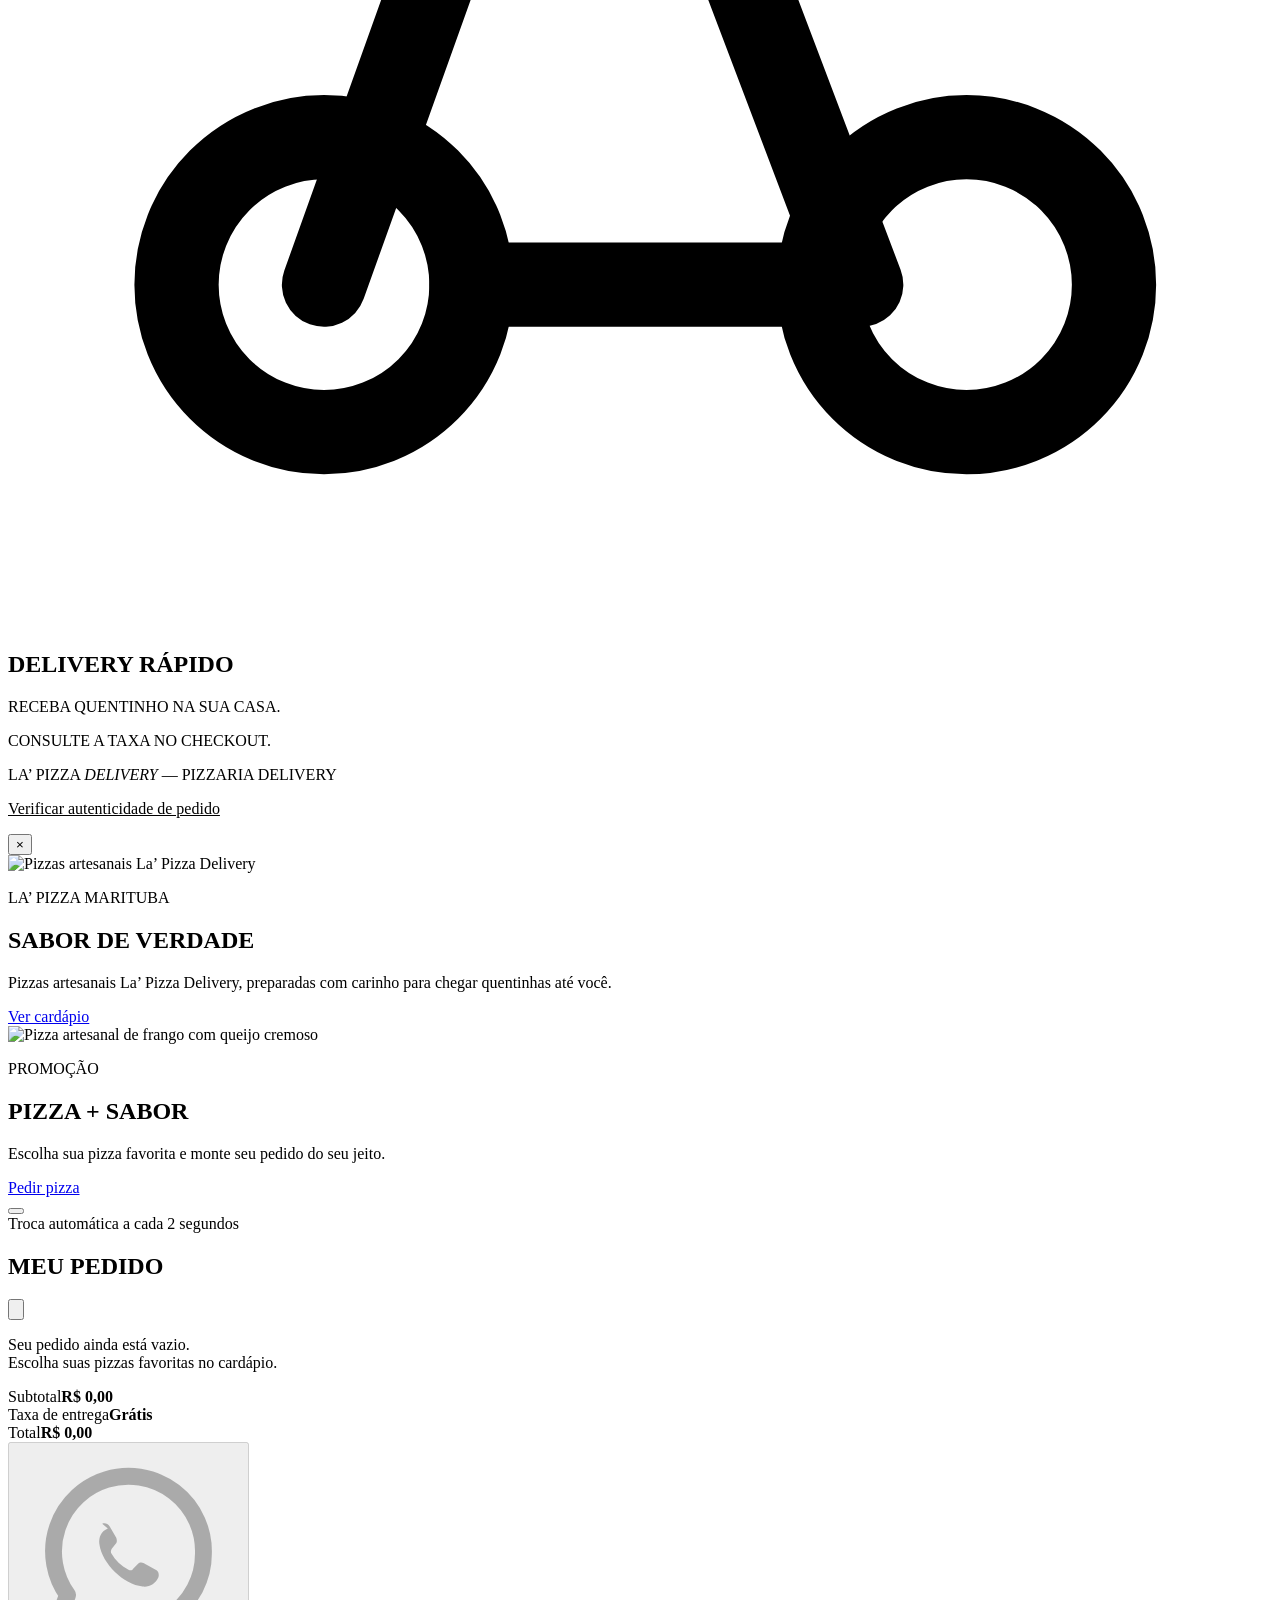
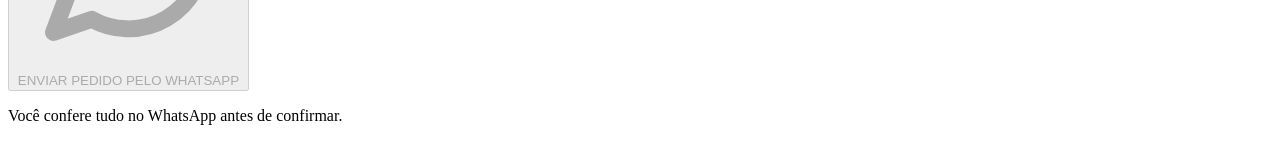
==== commit bb47c3b7: "Remove endereco antigo do rodape La Pizza" ====
--- a/index.html
+++ b/index.html
@@ -89,8 +89,8 @@
       <svg class="ico ico--g" viewBox="0 0 24 24" aria-hidden="true"><path d="M12 21.5s7-6.1 7-11.1A7 7 0 0 0 5 10.4c0 5 7 11.1 7 11.1Z" fill="none" stroke="currentColor" stroke-width="1.6"/><circle cx="12" cy="10.2" r="2.6" fill="none" stroke="currentColor" stroke-width="1.6"/></svg>
       <div>
         <h2 data-config="enderecoLinha1">AV. JOAO PAULO II, 1200</h2>
-        <p data-config="enderecoLinha2">CENTRO, MARITUBA - PA</p>
-        <p class="info__fraco" data-config="enderecoLinha3">CEP 67200-000</p>
+        <p data-config="enderecoLinha2">CONSULTE A ÁREA DE ENTREGA</p>
+        <p class="info__fraco" data-config="enderecoLinha3"></p>
       </div>
     </div>
 
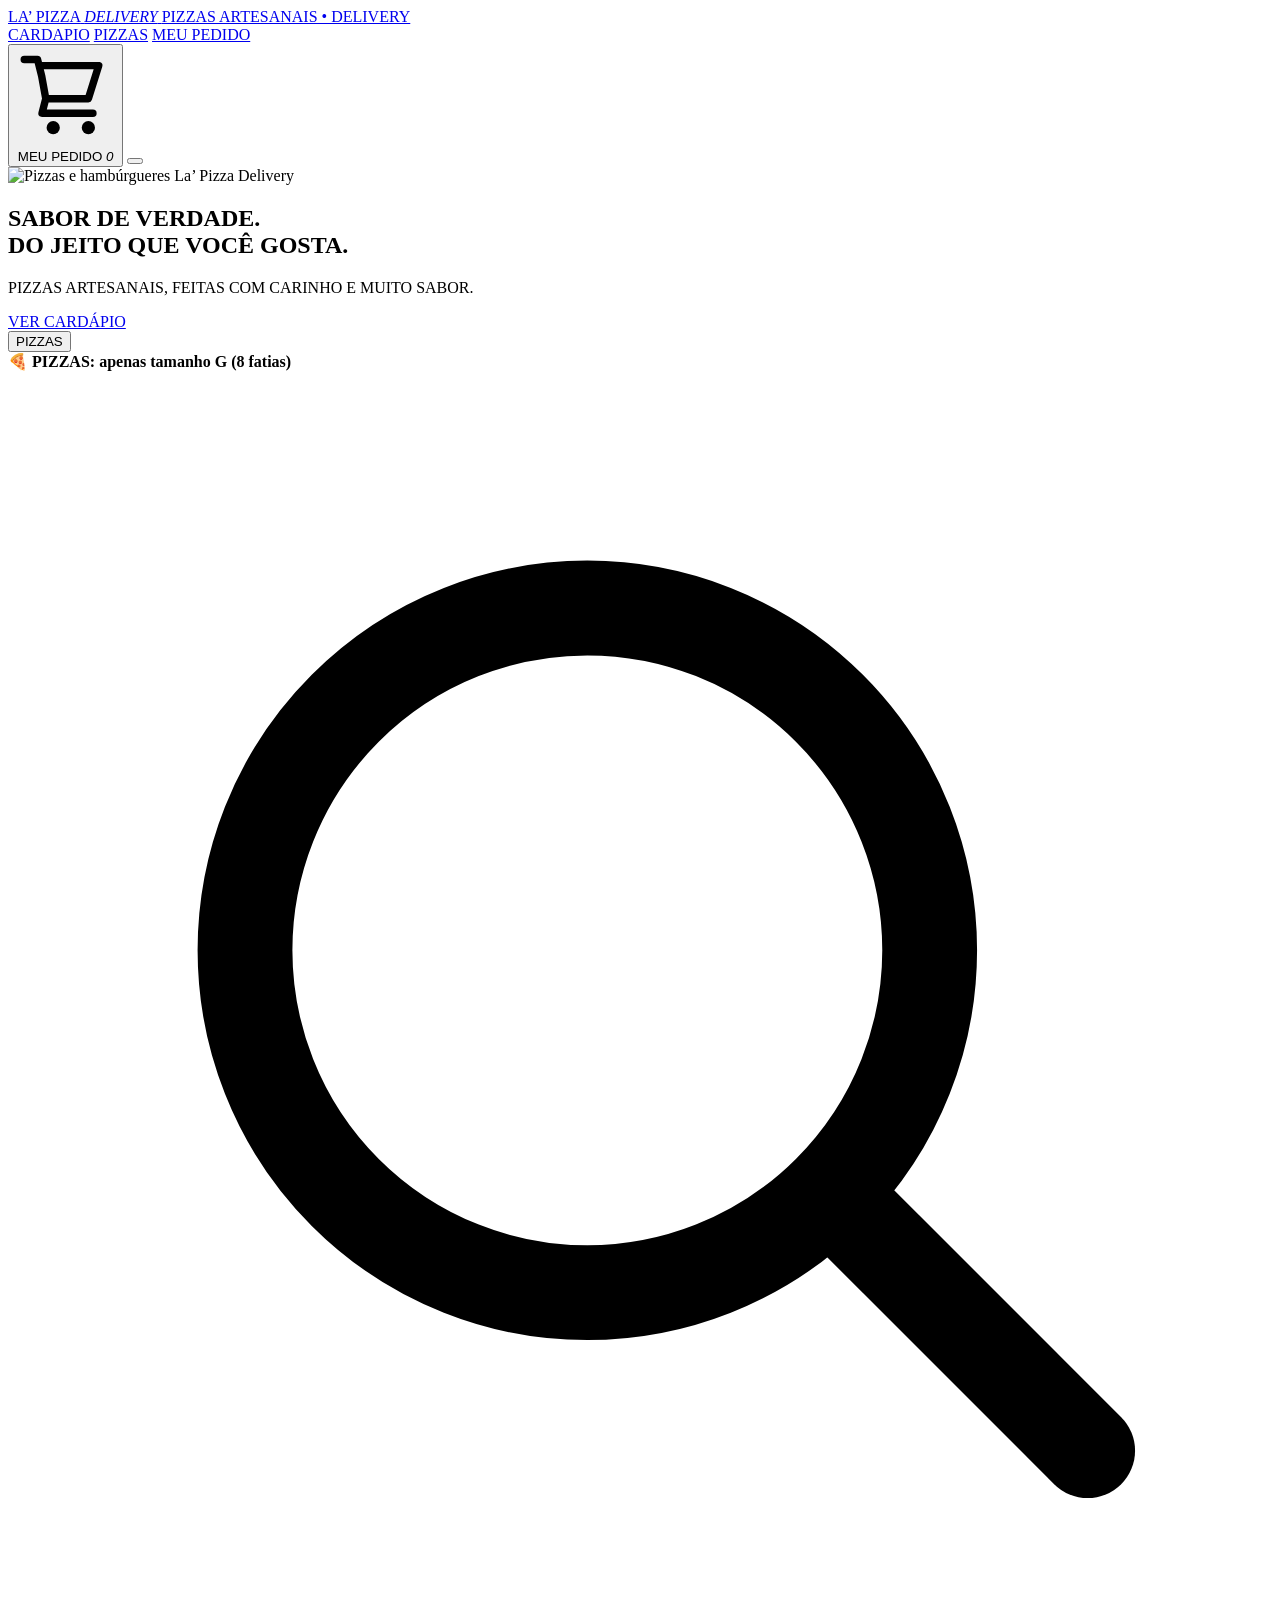
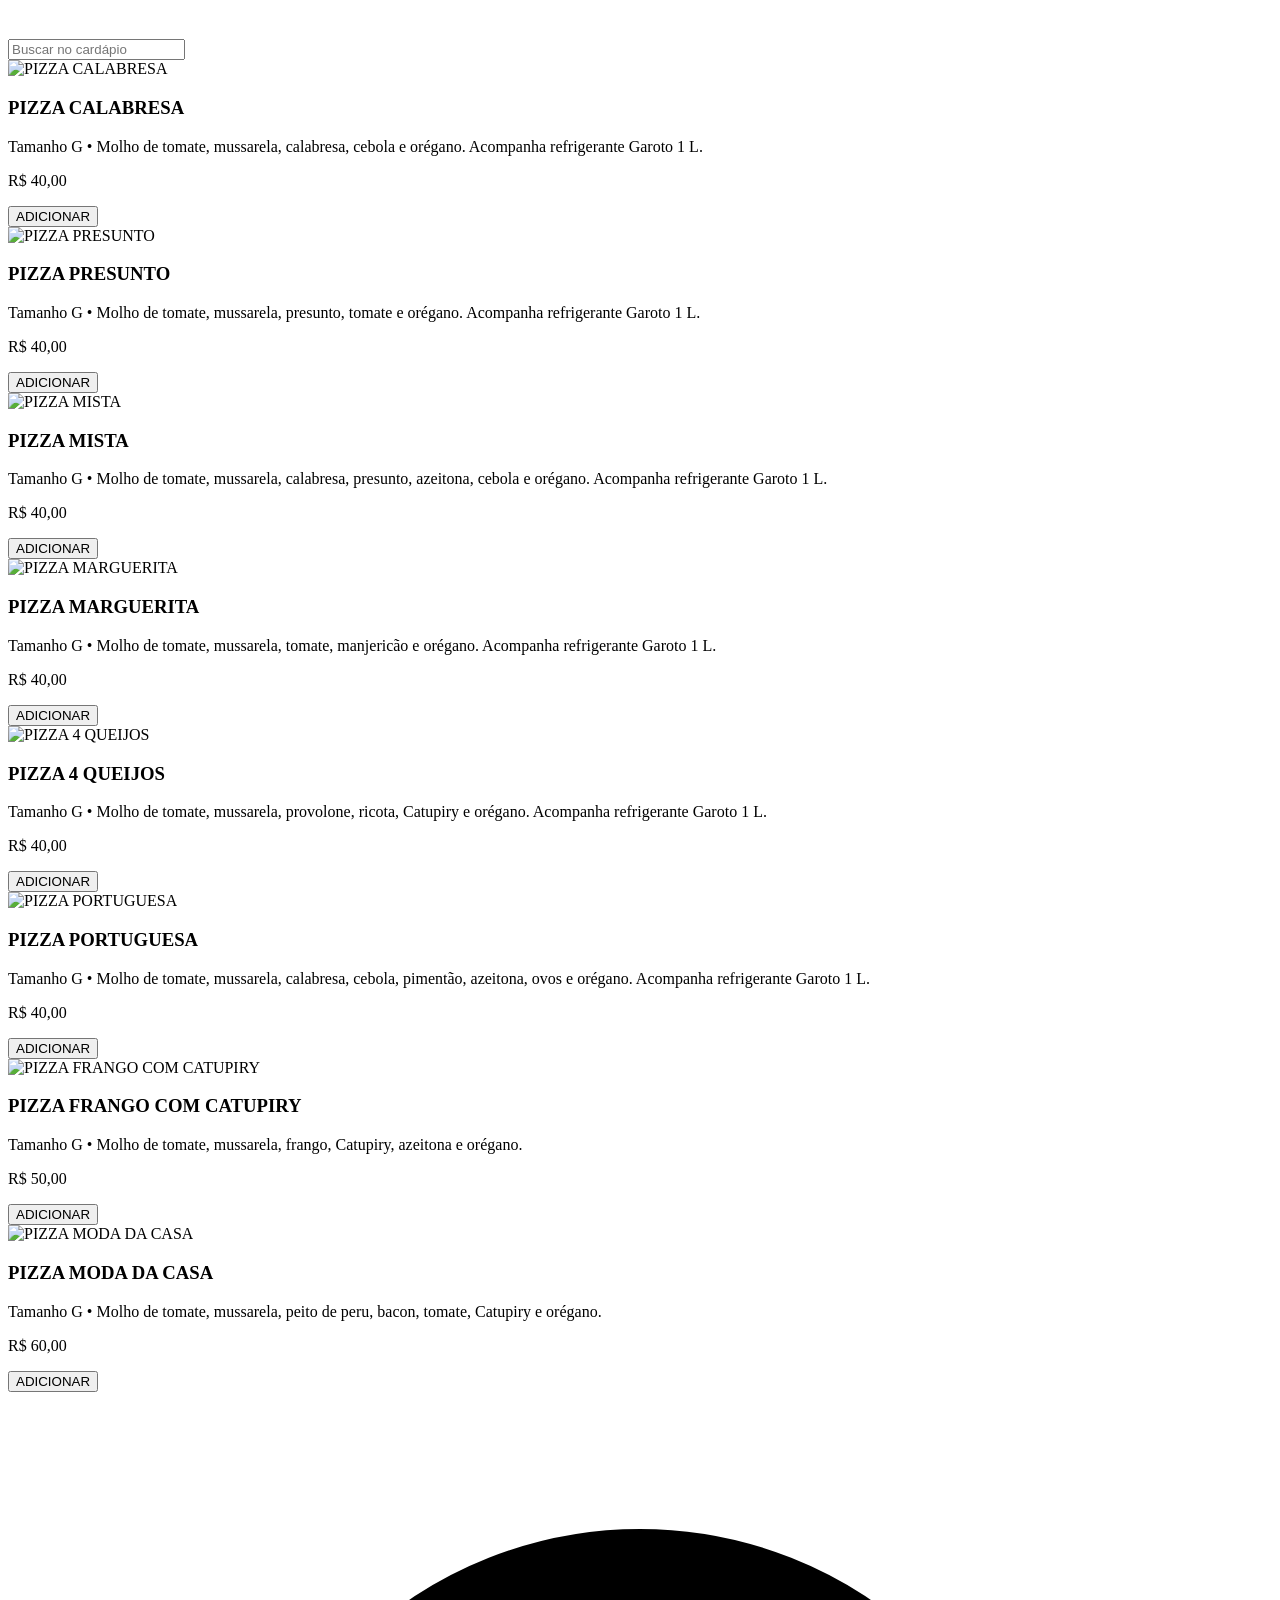
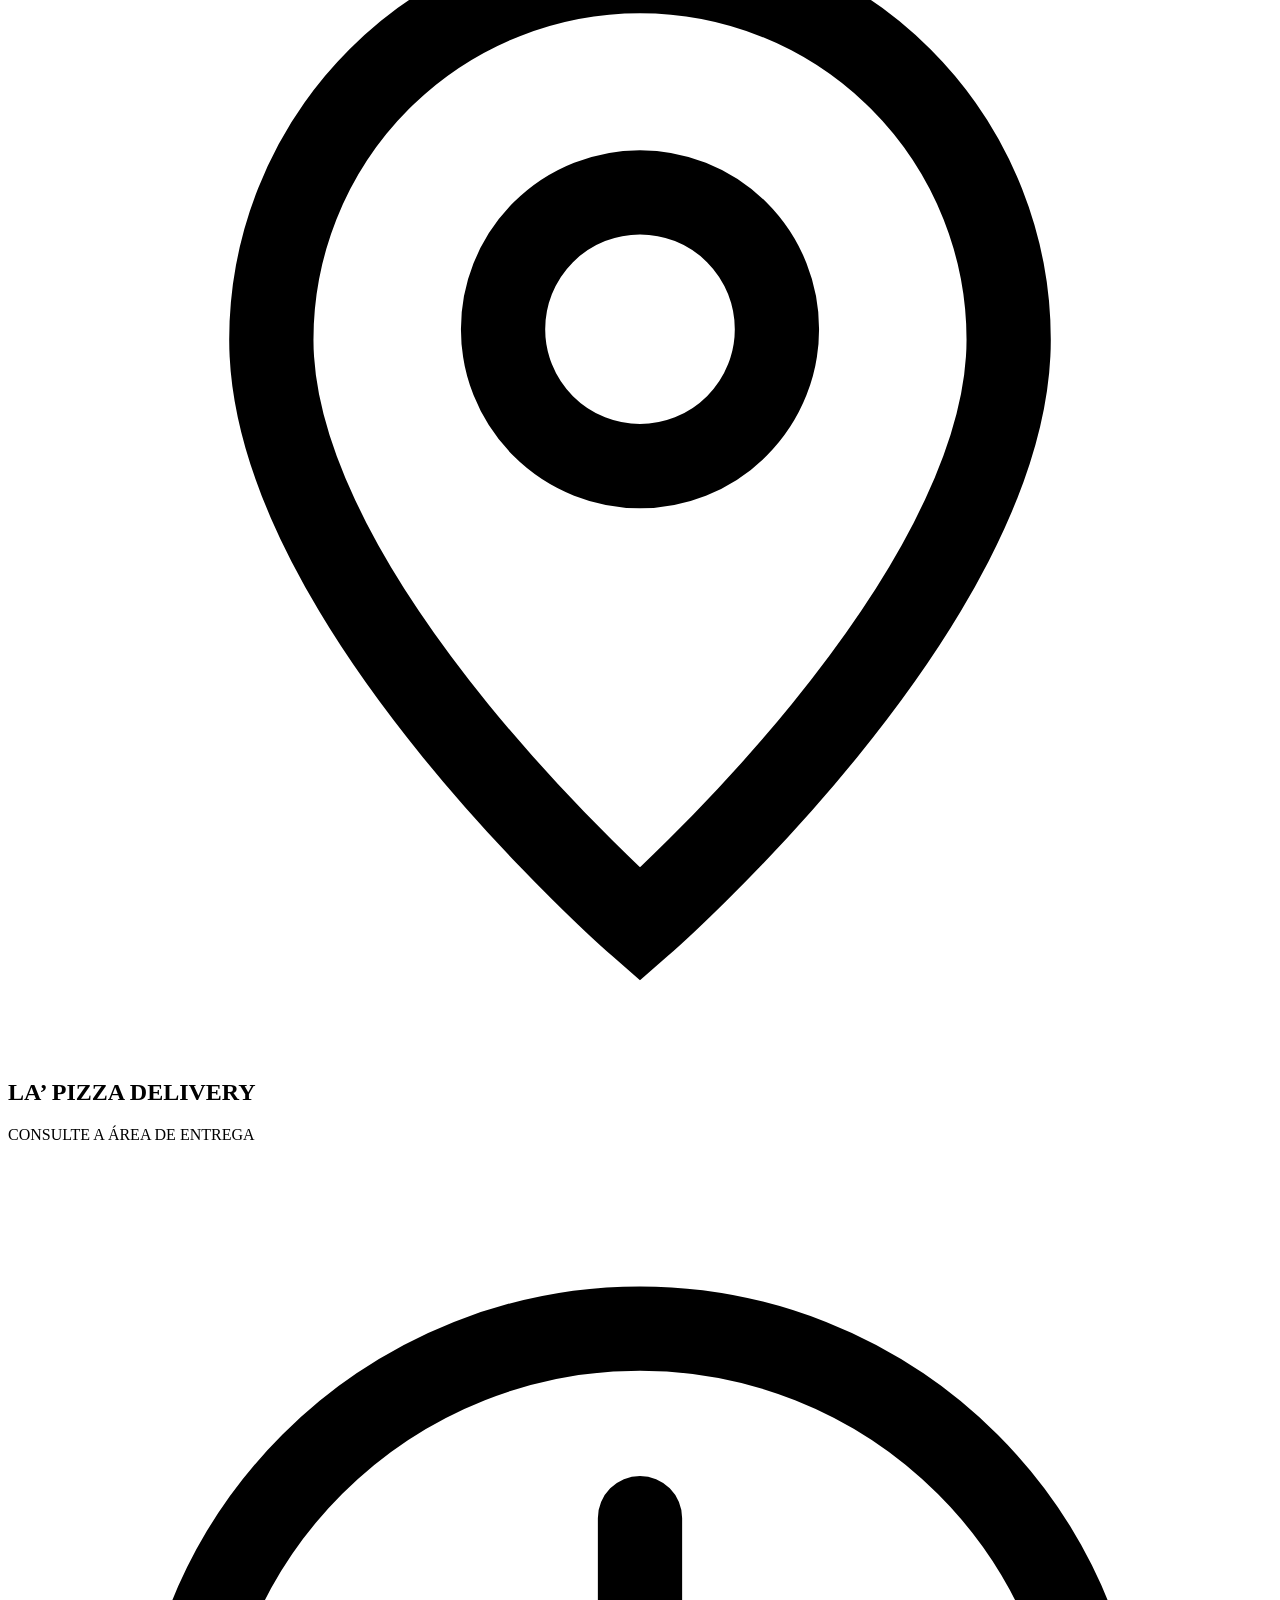
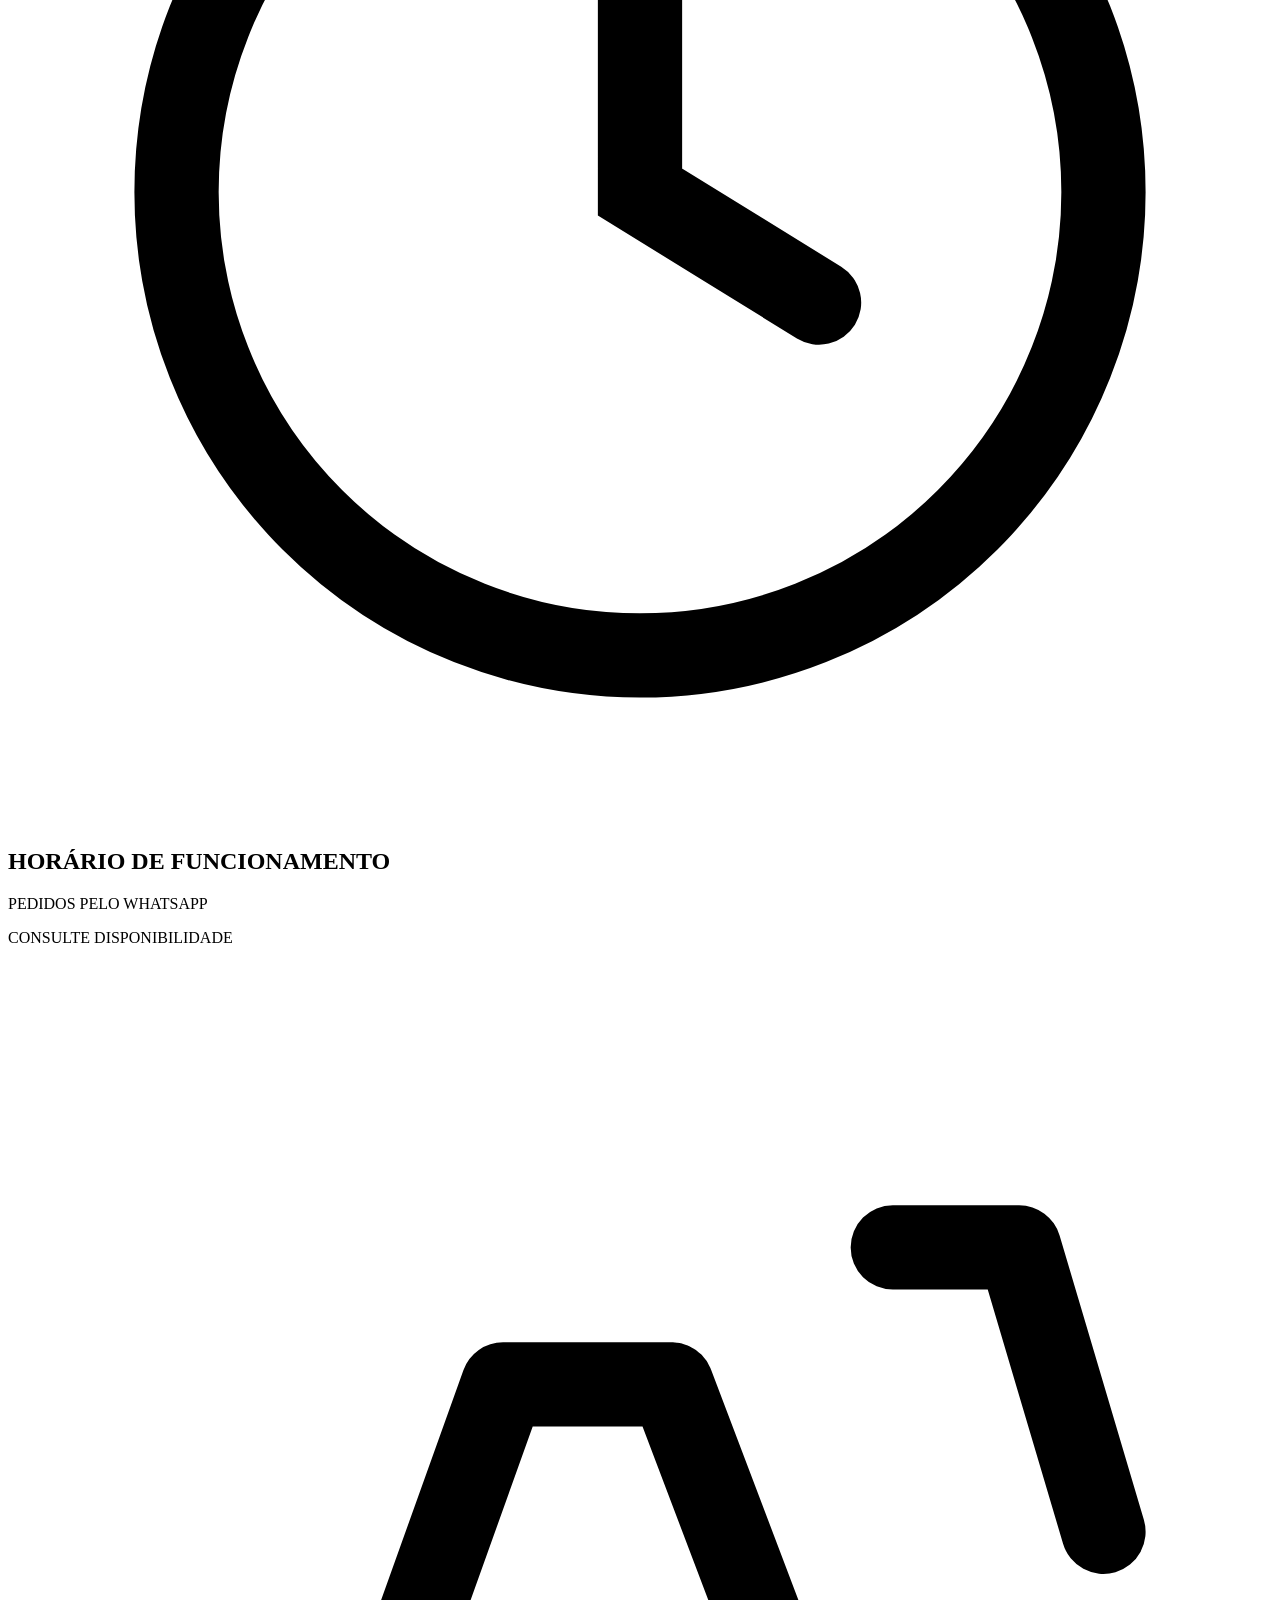
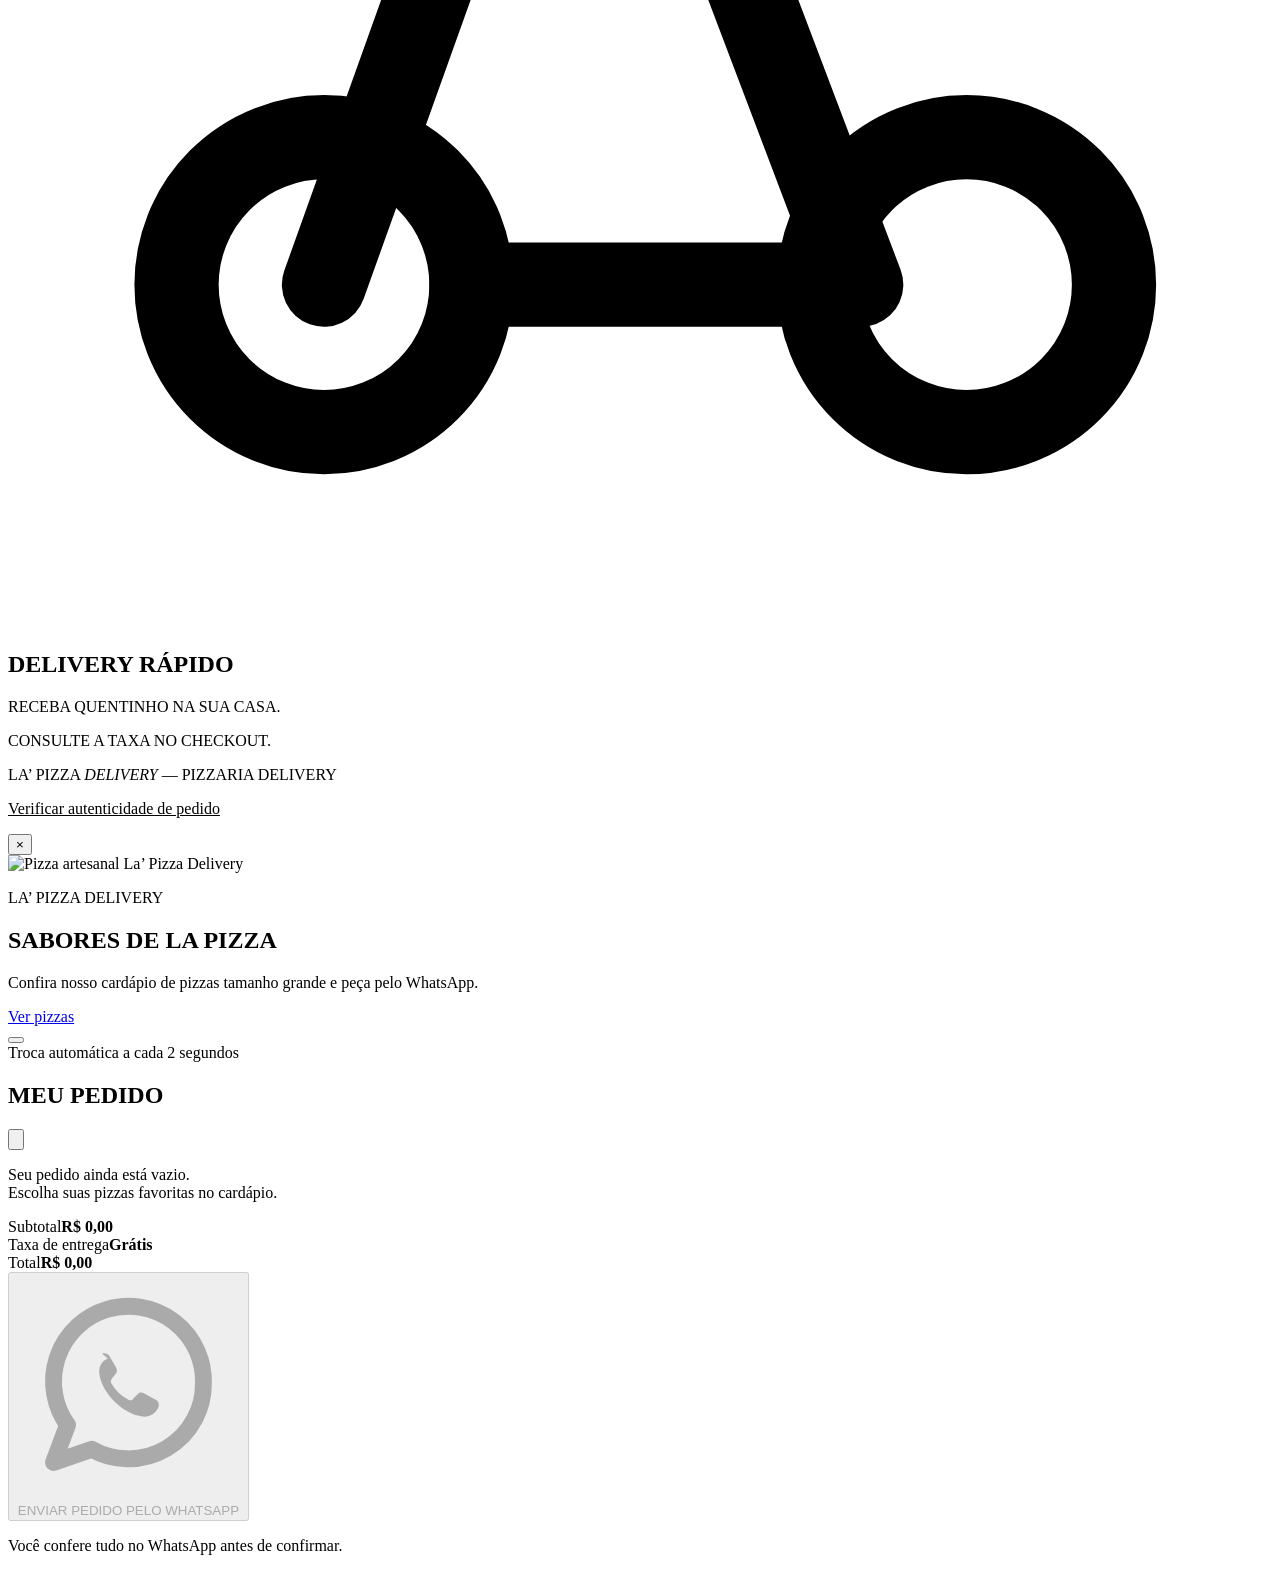
==== commit eec3fb35: "Atualiza marca e cache do site La Pizza raiz" ====
--- a/index.html
+++ b/index.html
@@ -3,15 +3,15 @@
 <head>
 <meta charset="UTF-8">
 <meta name="viewport" content="width=device-width, initial-scale=1">
-<title>La’ Pizza Delivery | Pizzas artesanais e burgers smash</title>
-<meta name="description" content="Pizzas artesanais e burgers smash preparados com carinho e muito sabor. Peca pelo site e receba quentinho em Marituba.">
+<title>La’ Pizza Delivery | Pizzas artesanais</title>
+<meta name="description" content="Pizzas artesanais preparados com carinho e muito sabor. Peca pelo site e receba quentinho em Marituba.">
 <meta name="theme-color" content="#0A0908">
-<link rel="icon" href="favicon.svg" type="image/svg+xml">
+<link rel="icon" href="favicon.svg?v=20261111" type="image/svg+xml">
 <link rel="preconnect" href="https://fonts.googleapis.com">
 <link rel="preconnect" href="https://fonts.gstatic.com" crossorigin>
 <link href="https://fonts.googleapis.com/css2?family=Anton&family=Barlow+Condensed:wght@500;600;700&family=Barlow:wght@400;500;600&display=swap" rel="stylesheet">
-<link rel="stylesheet" href="assets/css/estilo.css">
-<link rel="stylesheet" href="assets/css/promocao.css">
+<link rel="stylesheet" href="assets/css/estilo.css?v=20261111">
+<link rel="stylesheet" href="assets/css/promocao.css?v=20261111">
 </head>
 <body>
 
@@ -134,31 +134,17 @@
     <button class="promo-fechar" id="promoFechar" type="button" aria-label="Fechar promoções">&times;</button>
 
     <article class="promo-slide is-ativo">
-      <img src="assets/img/promo-bom-filho-ai.jpg" alt="Pizzas artesanais La’ Pizza Delivery">
+      <img src="assets/img/pizza-frango-catupiry.jpg" alt="Pizza artesanal La’ Pizza Delivery">
       <div class="promo-conteudo">
-        <p class="promo-kicker">LA’ PIZZA MARITUBA</p>
-        <h2 class="promo-titulo">SABOR DE VERDADE</h2>
-        <p class="promo-texto">Pizzas artesanais La’ Pizza Delivery, preparadas com carinho para chegar quentinhas até você.</p>
-        <a class="promo-btn" href="#cardapio">Ver cardápio</a>
+        <p class="promo-kicker">LA’ PIZZA DELIVERY</p>
+        <h2 class="promo-titulo">SABORES DE LA PIZZA</h2>
+        <p class="promo-texto">Confira nosso cardápio de pizzas tamanho grande e peça pelo WhatsApp.</p>
+        <a class="promo-btn" href="#cardapio" data-aba="pizzas">Ver pizzas</a>
       </div>
     </article>
 
-    <article class="promo-slide">
-      <img src="assets/img/promo-pizza-ai.jpg" alt="Pizza artesanal de frango com queijo cremoso">
-      <div class="promo-conteudo">
-        <p class="promo-kicker">PROMOÇÃO</p>
-        <h2 class="promo-titulo">PIZZA + SABOR</h2>
-        <p class="promo-texto">Escolha sua pizza favorita e monte seu pedido do seu jeito.</p>
-        <a class="promo-btn" href="#cardapio" data-aba="pizzas">Pedir pizza</a>
-      </div>
-    </article>
-
-    <div class="promo-controles" id="promoControles" aria-label="Selecionar promoção">
-      <button class="promo-dot is-ativo" type="button" aria-label="Promoção 1"></button>
-      
-      
-      
-    </div>
+    <div class="promo-controles" id="promoControles" aria-label="Selecionar promoção"><button class="promo-dot is-ativo" type="button" aria-label="Promoção 1"></button></div>
+
     <span class="promo-aviso">Troca automática a cada 2 segundos</span>
   </div>
 </div>
@@ -288,7 +274,7 @@
   start();
 })();
 </script>
-<script src="assets/js/cardapio.js"></script>
-<script src="assets/js/app.js"></script>
+<script src="assets/js/cardapio.js?v=20261111"></script>
+<script src="assets/js/app.js?v=20261111"></script>
 </body>
 </html>
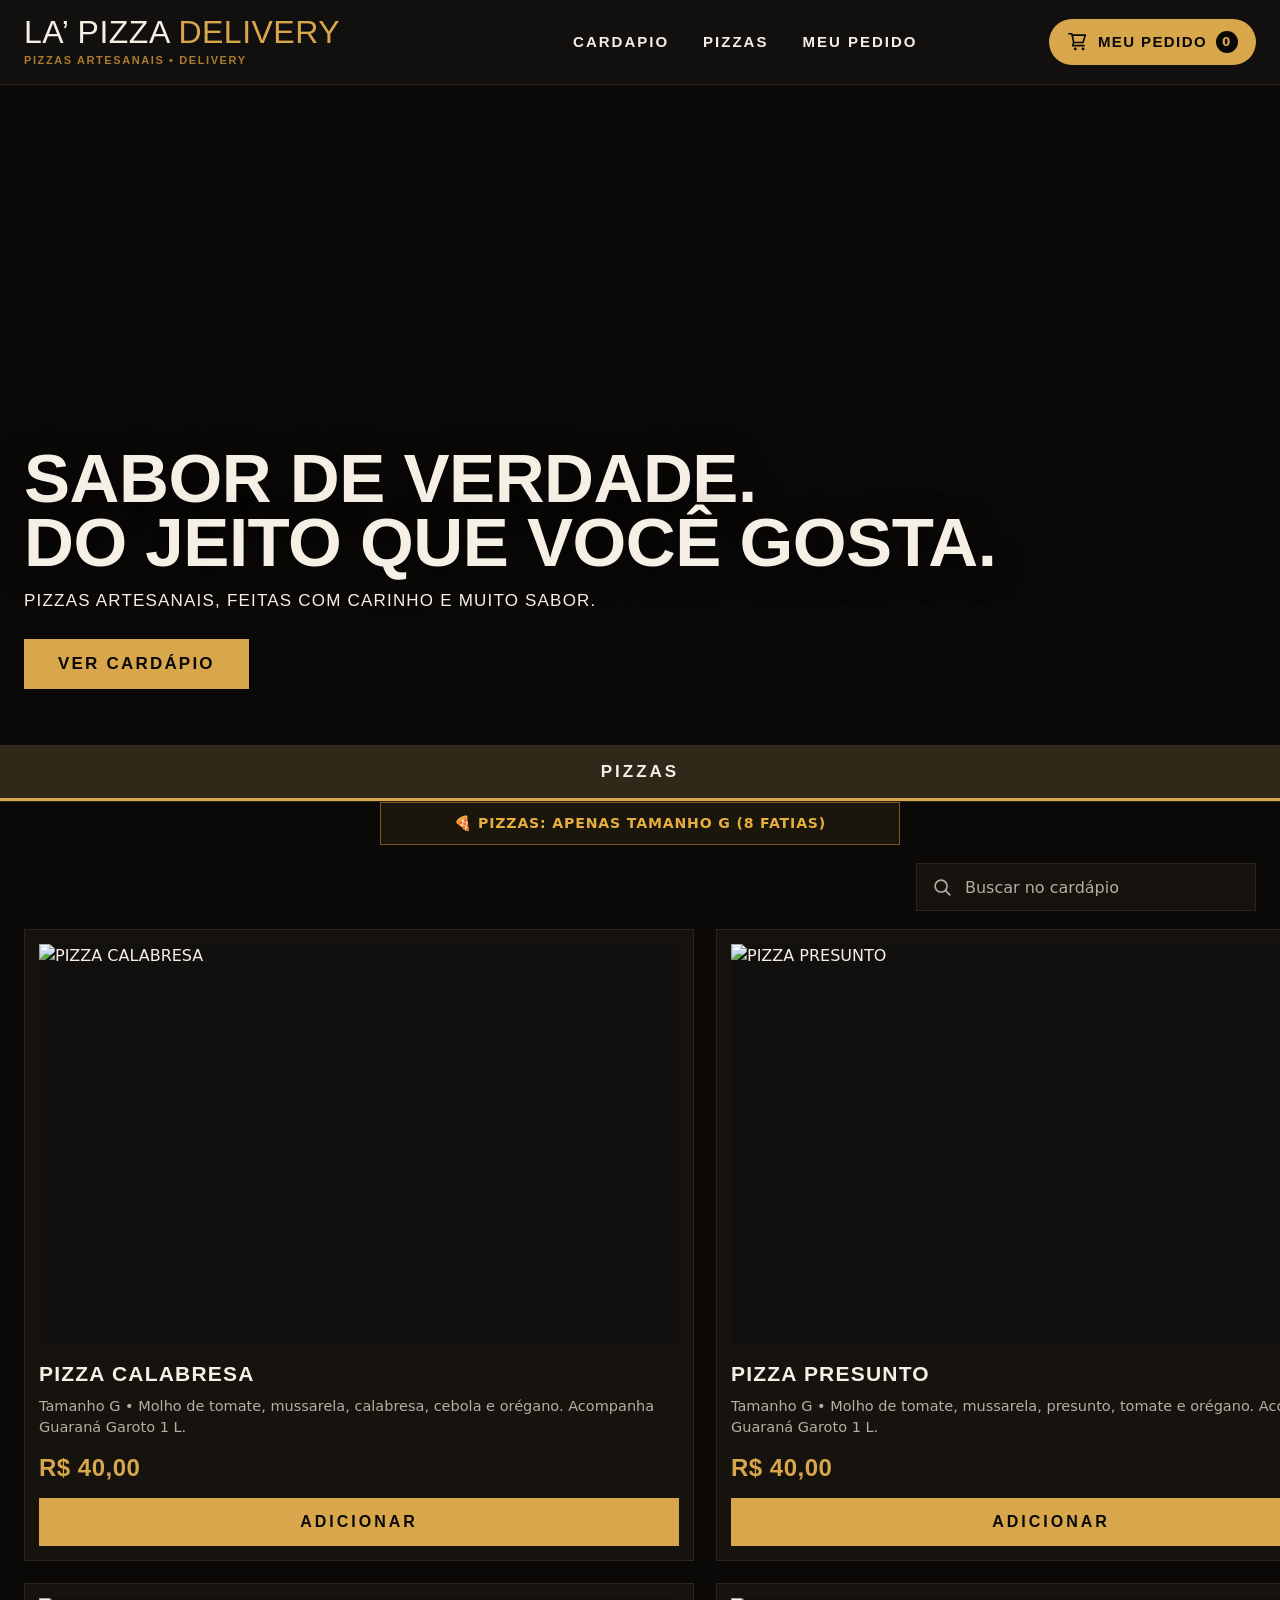
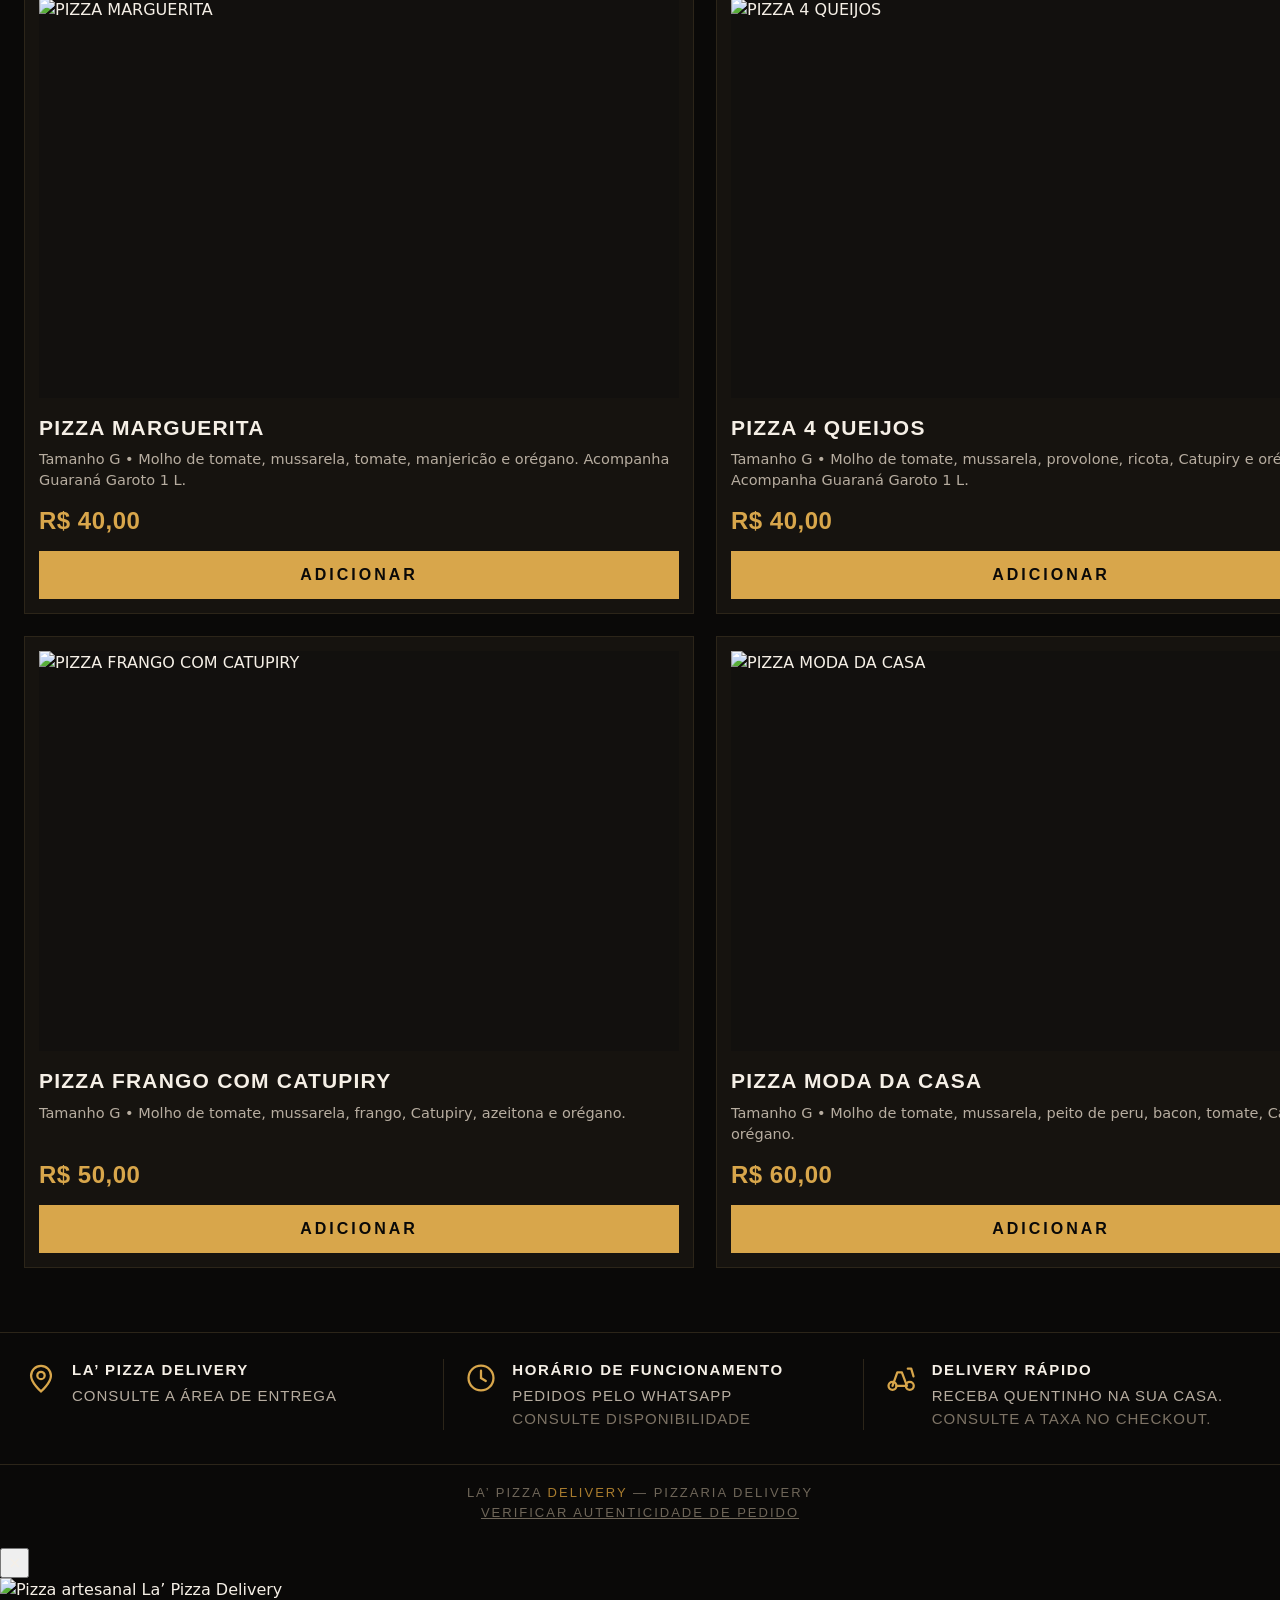
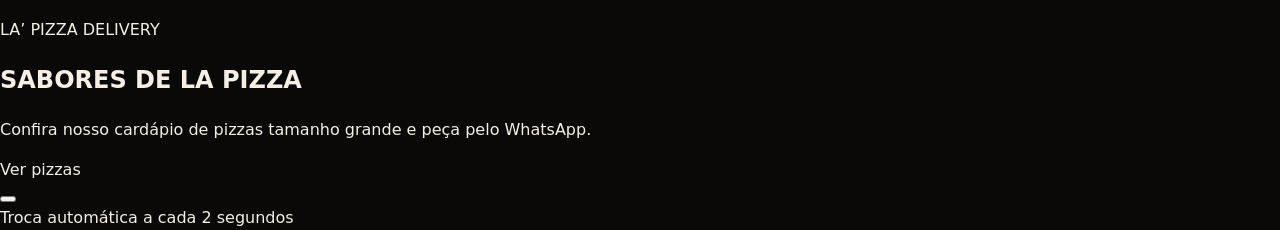
==== commit 034bc162: "Troca a foto principal da capa pela foto do PDF" ====
--- a/index.html
+++ b/index.html
@@ -53,7 +53,7 @@
 
   <!-- ================= HERO ================= -->
   <section class="hero">
-    <img class="hero__foto" src="assets/img/hero-brasa.jpg" alt="Pizzas e hambúrgueres La’ Pizza Delivery" width="1536" height="1024" fetchpriority="high">
+    <img class="hero__foto" src="assets/img/fundo-la-pizza.jpg?v=20261112" alt="Pizzas artesanais La’ Pizza Delivery ao forno a lenha" width="1536" height="1024" fetchpriority="high">
     <div class="hero__veu"></div>
     <div class="hero__conteudo">
       <h1 class="hero__titulo">SABOR DE VERDADE.<br>DO JEITO QUE VOCÊ GOSTA.</h1>
--- a/assets/css/estilo.css
+++ b/assets/css/estilo.css
@@ -0,0 +1,877 @@
+/* ==========================================================================
+   BOM FILHO MARITUBA - ESTILO DO SITE
+   Cores da casa: preto + dourado
+   Se quiser mudar as cores, mexa somente no bloco :root logo abaixo.
+   ========================================================================== */
+
+:root {
+  --preto:        #0A0908;
+  --preto-2:      #12100E;
+  --superficie:   #16130F;
+  --superficie-2: #1E1A15;
+  --linha:        #2C2519;
+  --creme:        #F5EFE6;
+  --creme-fraco:  #B7ADA0;
+  --ouro:         #D8A64B;
+  --ouro-claro:   #F0CE86;
+  --ouro-escuro:  #A97C2E;
+  --erro:         #E2705A;
+
+  --fonte-display: "Anton", "Arial Narrow", sans-serif;
+  --fonte-titulo:  "Barlow Condensed", "Arial Narrow", sans-serif;
+  --fonte-texto:   "Barlow", system-ui, -apple-system, sans-serif;
+
+  --largura: 1360px;
+  --altura-topo: 68px;
+}
+
+* { box-sizing: border-box; }
+
+html { scroll-behavior: smooth; scroll-padding-top: calc(var(--altura-topo) + 8px); }
+
+body {
+  margin: 0;
+  background-color: var(--preto);
+  background-image: linear-gradient(rgba(10, 9, 8, .86), rgba(10, 9, 8, .92)), url('../img/fundo-la-pizza.jpg?v=20261112');
+  background-size: cover;
+  background-position: center top;
+  background-attachment: fixed;
+  background-repeat: no-repeat;
+  color: var(--creme);
+  font-family: var(--fonte-texto);
+  font-size: 16px;
+  line-height: 1.5;
+  -webkit-font-smoothing: antialiased;
+  overflow-x: hidden;
+}
+
+body.travado { overflow: hidden; }
+
+img { display: block; max-width: 100%; }
+
+a { color: inherit; text-decoration: none; }
+
+button, input, select, textarea { font: inherit; color: inherit; }
+
+:focus-visible { outline: 2px solid var(--ouro); outline-offset: 3px; }
+
+.ico { width: 22px; height: 22px; flex: none; }
+.ico--g { width: 34px; height: 34px; }
+
+/* ============================ CABECALHO ============================ */
+
+.topo {
+  position: sticky;
+  top: 0;
+  z-index: 60;
+  background: var(--preto-2);
+  border-bottom: 1px solid var(--linha);
+}
+
+.topo__interno {
+  max-width: var(--largura);
+  margin: 0 auto;
+  min-height: var(--altura-topo);
+  padding: 10px 18px;
+  display: flex;
+  align-items: center;
+  gap: 18px;
+}
+
+.marca { display: block; margin-right: auto; }
+
+.marca__nome {
+  display: block;
+  font-family: var(--fonte-display);
+  font-size: 26px;
+  line-height: 1;
+  letter-spacing: 0.5px;
+  text-transform: uppercase;
+}
+
+.marca__nome em { font-style: normal; color: var(--ouro); }
+
+.marca__tag {
+  display: block;
+  margin-top: 4px;
+  font-family: var(--fonte-titulo);
+  font-size: 10px;
+  font-weight: 600;
+  letter-spacing: 1.6px;
+  color: var(--ouro-escuro);
+  text-transform: uppercase;
+}
+
+.nav {
+  position: fixed;
+  inset: var(--altura-topo) 0 auto 0;
+  display: none;
+  flex-direction: column;
+  gap: 2px;
+  padding: 10px 18px 18px;
+  background: var(--preto-2);
+  border-bottom: 1px solid var(--linha);
+}
+
+.nav.aberto { display: flex; }
+
+.nav a {
+  font-family: var(--fonte-titulo);
+  font-weight: 600;
+  font-size: 17px;
+  letter-spacing: 1.6px;
+  text-transform: uppercase;
+  padding: 12px 4px;
+  border-bottom: 1px solid var(--linha);
+  transition: color .18s ease;
+}
+
+.nav a:last-child { border-bottom: 0; }
+.nav a:hover { color: var(--ouro); }
+
+.topo__acoes { display: flex; align-items: center; gap: 10px; }
+
+.btn-pedido {
+  display: none;
+  align-items: center;
+  gap: 9px;
+  height: 46px;
+  padding: 0 18px;
+  background: var(--ouro);
+  color: var(--preto);
+  border: 0;
+  border-radius: 999px;
+  cursor: pointer;
+  font-family: var(--fonte-titulo);
+  font-weight: 700;
+  font-size: 15px;
+  letter-spacing: 1.4px;
+  transition: background .18s ease, transform .18s ease;
+}
+
+.btn-pedido:hover { background: var(--ouro-claro); }
+.btn-pedido:active { transform: scale(.97); }
+
+.btn-pedido__bolha {
+  display: grid;
+  place-items: center;
+  min-width: 22px;
+  height: 22px;
+  padding: 0 6px;
+  border-radius: 999px;
+  background: var(--preto);
+  color: var(--ouro);
+  font-family: var(--fonte-texto);
+  font-style: normal;
+  font-size: 12px;
+  font-weight: 600;
+}
+
+.btn-menu {
+  display: grid;
+  place-content: center;
+  gap: 5px;
+  width: 46px;
+  height: 46px;
+  background: transparent;
+  border: 1px solid var(--linha);
+  border-radius: 6px;
+  cursor: pointer;
+}
+
+.btn-menu span {
+  display: block;
+  width: 20px;
+  height: 2px;
+  background: var(--creme);
+  transition: transform .2s ease, opacity .2s ease;
+}
+
+.btn-menu[aria-expanded="true"] span:nth-child(1) { transform: translateY(7px) rotate(45deg); }
+.btn-menu[aria-expanded="true"] span:nth-child(2) { opacity: 0; }
+.btn-menu[aria-expanded="true"] span:nth-child(3) { transform: translateY(-7px) rotate(-45deg); }
+
+/* =============================== HERO =============================== */
+
+.hero {
+  position: relative;
+  min-height: 460px;
+  display: flex;
+  align-items: flex-end;
+  overflow: hidden;
+  background: var(--preto);
+}
+
+.hero__foto {
+  position: absolute;
+  inset: 0;
+  width: 100%;
+  height: 100%;
+  object-fit: cover;
+  object-position: 72% center;
+}
+
+.hero__veu {
+  position: absolute;
+  inset: 0;
+  background:
+    linear-gradient(to top, rgba(10, 9, 8, .96) 6%, rgba(10, 9, 8, .35) 55%, rgba(10, 9, 8, .1) 100%),
+    linear-gradient(to right, rgba(10, 9, 8, .92) 0%, rgba(10, 9, 8, .55) 45%, rgba(10, 9, 8, 0) 80%);
+}
+
+.hero__conteudo {
+  position: relative;
+  width: 100%;
+  max-width: var(--largura);
+  margin: 0 auto;
+  padding: 90px 18px 34px;
+}
+
+.hero__titulo {
+  margin: 0;
+  font-family: var(--fonte-display);
+  font-size: clamp(38px, 11.5vw, 76px);
+  line-height: .93;
+  letter-spacing: -0.5px;
+  text-transform: uppercase;
+  text-shadow: 0 6px 30px rgba(0, 0, 0, .6);
+}
+
+.hero__texto {
+  margin: 16px 0 22px;
+  font-family: var(--fonte-titulo);
+  font-weight: 500;
+  font-size: 15px;
+  line-height: 1.35;
+  letter-spacing: 1.2px;
+  text-transform: uppercase;
+  color: var(--creme);
+}
+
+.btn-ouro {
+  display: inline-flex;
+  align-items: center;
+  justify-content: center;
+  min-height: 50px;
+  padding: 0 34px;
+  background: var(--ouro);
+  color: var(--preto);
+  border: 0;
+  cursor: pointer;
+  font-family: var(--fonte-titulo);
+  font-weight: 700;
+  font-size: 17px;
+  letter-spacing: 2.2px;
+  text-transform: uppercase;
+  transition: background .18s ease, transform .18s ease;
+}
+
+.btn-ouro:hover { background: var(--ouro-claro); }
+.btn-ouro:active { transform: scale(.98); }
+
+/* ============================= CARDAPIO ============================= */
+
+.cardapio {
+  max-width: var(--largura);
+  margin: 0 auto;
+  padding: 0 18px 56px;
+}
+
+.abas {
+  display: flex;
+  gap: 2px;
+  margin: 0 -18px;
+  background: var(--superficie-2);
+  border-bottom: 1px solid var(--linha);
+  overflow-x: auto;
+  scrollbar-width: none;
+}
+
+.abas::-webkit-scrollbar { display: none; }
+
+.aba {
+  flex: 1 0 auto;
+  min-height: 56px;
+  padding: 0 26px;
+  background: transparent;
+  border: 0;
+  border-bottom: 3px solid transparent;
+  cursor: pointer;
+  color: var(--creme-fraco);
+  font-family: var(--fonte-titulo);
+  font-weight: 600;
+  font-size: 17px;
+  letter-spacing: 3px;
+  text-transform: uppercase;
+  transition: color .18s ease, background .18s ease;
+}
+
+.aba:hover { color: var(--creme); background: rgba(216, 166, 75, .07); }
+
+.aba[aria-selected="true"] {
+  color: var(--creme);
+  border-bottom-color: var(--ouro);
+  background: rgba(216, 166, 75, .1);
+}
+
+.busca {
+  display: flex;
+  align-items: center;
+  gap: 10px;
+  margin: 18px 0 0;
+  padding: 0 14px;
+  height: 48px;
+  background: var(--superficie);
+  border: 1px solid var(--linha);
+  color: var(--creme-fraco);
+}
+
+.busca input {
+  flex: 1;
+  min-width: 0;
+  height: 100%;
+  background: transparent;
+  border: 0;
+  color: var(--creme);
+  font-size: 16px;
+}
+
+.busca input::placeholder { color: var(--creme-fraco); }
+.busca input:focus { outline: none; }
+.busca:focus-within { border-color: var(--ouro-escuro); }
+
+.grade {
+  display: grid;
+  grid-template-columns: 1fr;
+  gap: 18px;
+  margin-top: 18px;
+}
+
+.item {
+  display: flex;
+  flex-direction: column;
+  background: var(--superficie);
+  border: 1px solid var(--linha);
+  padding: 14px;
+  animation: entrar .35s ease both;
+}
+
+.item__foto {
+  width: 100%;
+  aspect-ratio: 16 / 10;
+  object-fit: cover;
+  background: var(--preto-2);
+  transition: transform .45s ease;
+}
+
+.item__moldura { overflow: hidden; }
+.item:hover { border-color: var(--ouro-escuro); }
+.item:hover .item__foto { transform: scale(1.045); }
+
+.item__nome {
+  margin: 14px 0 6px;
+  font-family: var(--fonte-titulo);
+  font-weight: 700;
+  font-size: 21px;
+  letter-spacing: 1.2px;
+  text-transform: uppercase;
+}
+
+.item__desc {
+  margin: 0 0 12px;
+  font-size: 14.5px;
+  line-height: 1.45;
+  color: var(--creme-fraco);
+}
+
+.item__preco {
+  margin: auto 0 12px;
+  font-family: var(--fonte-titulo);
+  font-weight: 700;
+  font-size: 24px;
+  letter-spacing: .5px;
+  color: var(--ouro);
+}
+
+.item__botao {
+  width: 100%;
+  min-height: 48px;
+  background: var(--ouro);
+  color: var(--preto);
+  border: 0;
+  cursor: pointer;
+  font-family: var(--fonte-titulo);
+  font-weight: 700;
+  font-size: 16px;
+  letter-spacing: 3px;
+  text-transform: uppercase;
+  transition: background .18s ease, transform .12s ease;
+}
+
+.item__botao:hover { background: var(--ouro-claro); }
+.item__botao:active { transform: scale(.98); }
+
+.item--esgotado .item__foto { filter: grayscale(1) brightness(.6); }
+
+.item__esgotado {
+  min-height: 48px;
+  display: grid;
+  place-items: center;
+  border: 1px dashed var(--linha);
+  color: var(--creme-fraco);
+  font-family: var(--fonte-titulo);
+  font-size: 15px;
+  letter-spacing: 2px;
+  text-transform: uppercase;
+}
+
+.vazio {
+  margin: 40px 0;
+  text-align: center;
+  color: var(--creme-fraco);
+}
+
+@keyframes entrar {
+  from { opacity: 0; transform: translateY(14px); }
+  to   { opacity: 1; transform: none; }
+}
+
+/* ============================ INFORMACOES ============================ */
+
+.infos {
+  max-width: var(--largura);
+  margin: 0 auto;
+  padding: 26px 18px 34px;
+  display: grid;
+  gap: 22px;
+  border-top: 1px solid var(--linha);
+}
+
+.info { display: flex; gap: 14px; align-items: flex-start; color: var(--creme); }
+.info svg { color: var(--ouro); margin-top: 2px; }
+
+.info h2 {
+  margin: 0 0 4px;
+  font-family: var(--fonte-titulo);
+  font-weight: 700;
+  font-size: 15px;
+  letter-spacing: 1.6px;
+  text-transform: uppercase;
+}
+
+.info p {
+  margin: 0;
+  font-family: var(--fonte-titulo);
+  font-weight: 500;
+  font-size: 15px;
+  letter-spacing: 1px;
+  text-transform: uppercase;
+  color: var(--creme-fraco);
+}
+
+.info__fraco { color: #7E7466 !important; }
+
+.rodape {
+  padding: 18px 18px 90px;
+  border-top: 1px solid var(--linha);
+  text-align: center;
+}
+
+.rodape p {
+  margin: 0;
+  font-family: var(--fonte-titulo);
+  font-size: 13px;
+  letter-spacing: 2px;
+  text-transform: uppercase;
+  color: #6F6659;
+}
+
+.rodape em { font-style: normal; color: var(--ouro-escuro); }
+
+/* ========================= BARRA DO CELULAR ========================= */
+
+.barra-mobile {
+  position: fixed;
+  left: 12px;
+  right: 12px;
+  bottom: 12px;
+  z-index: 55;
+  display: flex;
+  align-items: center;
+  justify-content: space-between;
+  gap: 10px;
+  min-height: 56px;
+  padding: 0 18px;
+  background: var(--ouro);
+  color: var(--preto);
+  border: 0;
+  border-radius: 4px;
+  cursor: pointer;
+  box-shadow: 0 12px 28px rgba(0, 0, 0, .5);
+  font-family: var(--fonte-titulo);
+  font-weight: 700;
+  font-size: 16px;
+  letter-spacing: 1.6px;
+  text-transform: uppercase;
+  animation: subir .25s ease both;
+}
+
+.barra-mobile[hidden] { display: none; }
+body.travado .barra-mobile { display: none; }
+.barra-mobile__qtd, .barra-mobile__total { font-size: 14px; }
+.barra-mobile__qtd em { font-style: normal; }
+
+@keyframes subir {
+  from { opacity: 0; transform: translateY(20px); }
+  to   { opacity: 1; transform: none; }
+}
+
+/* ============================= CARRINHO ============================= */
+
+.cortina {
+  position: fixed;
+  inset: 0;
+  z-index: 70;
+  background: rgba(5, 4, 3, .72);
+  animation: aparecer .2s ease both;
+}
+
+.cortina[hidden] { display: none; }
+
+@keyframes aparecer { from { opacity: 0; } to { opacity: 1; } }
+
+.carrinho {
+  position: fixed;
+  top: 0;
+  right: 0;
+  z-index: 80;
+  width: min(430px, 100%);
+  height: 100%;
+  display: flex;
+  flex-direction: column;
+  background: var(--preto-2);
+  border-left: 1px solid var(--linha);
+  transform: translateX(101%);
+  transition: transform .3s cubic-bezier(.4, 0, .2, 1);
+}
+
+.carrinho.aberto { transform: none; }
+
+.carrinho__topo {
+  display: flex;
+  align-items: center;
+  justify-content: space-between;
+  padding: 16px 18px;
+  border-bottom: 1px solid var(--linha);
+}
+
+.carrinho__topo h2 {
+  margin: 0;
+  font-family: var(--fonte-display);
+  font-size: 24px;
+  letter-spacing: 1px;
+  text-transform: uppercase;
+}
+
+.btn-fechar {
+  display: grid;
+  place-items: center;
+  width: 44px;
+  height: 44px;
+  background: transparent;
+  border: 1px solid var(--linha);
+  border-radius: 6px;
+  cursor: pointer;
+  transition: border-color .18s ease, color .18s ease;
+}
+
+.btn-fechar:hover { border-color: var(--ouro); color: var(--ouro); }
+
+.carrinho__corpo { flex: 1; overflow-y: auto; padding: 16px 18px 24px; }
+
+.carrinho__vazio {
+  margin: 30px 0;
+  text-align: center;
+  color: var(--creme-fraco);
+  line-height: 1.6;
+}
+
+.carrinho__lista { display: grid; gap: 12px; }
+
+.linha-item {
+  display: grid;
+  grid-template-columns: 64px 1fr auto;
+  gap: 12px;
+  align-items: center;
+  padding-bottom: 12px;
+  border-bottom: 1px solid var(--linha);
+}
+
+.linha-item img { width: 64px; height: 64px; object-fit: cover; }
+
+.linha-item__nome {
+  font-family: var(--fonte-titulo);
+  font-weight: 700;
+  font-size: 16px;
+  letter-spacing: 1px;
+  text-transform: uppercase;
+}
+
+.linha-item__preco { font-size: 14px; color: var(--ouro); }
+
+.contador { display: flex; align-items: center; gap: 6px; }
+
+.contador button {
+  width: 32px;
+  height: 32px;
+  display: grid;
+  place-items: center;
+  background: var(--superficie-2);
+  border: 1px solid var(--linha);
+  color: var(--creme);
+  cursor: pointer;
+  font-size: 18px;
+  line-height: 1;
+  transition: border-color .18s ease, color .18s ease;
+}
+
+.contador button:hover { border-color: var(--ouro); color: var(--ouro); }
+.contador span { min-width: 22px; text-align: center; font-weight: 600; }
+
+.form { margin-top: 22px; display: grid; gap: 14px; }
+.form[hidden] { display: none; }
+
+.form__bloco { margin: 0; padding: 0; border: 0; }
+
+.form__bloco legend,
+.campo > span {
+  display: block;
+  margin-bottom: 7px;
+  font-family: var(--fonte-titulo);
+  font-weight: 600;
+  font-size: 13px;
+  letter-spacing: 1.6px;
+  text-transform: uppercase;
+  color: var(--creme-fraco);
+}
+
+.opcoes { display: flex; gap: 10px; }
+
+.opcao { flex: 1; }
+.opcao input { position: absolute; opacity: 0; pointer-events: none; }
+
+.opcao span {
+  display: grid;
+  place-items: center;
+  min-height: 46px;
+  padding: 0 10px;
+  background: var(--superficie);
+  border: 1px solid var(--linha);
+  cursor: pointer;
+  font-family: var(--fonte-titulo);
+  font-weight: 600;
+  font-size: 16px;
+  letter-spacing: 1px;
+  text-transform: uppercase;
+  transition: border-color .18s ease, color .18s ease, background .18s ease;
+}
+
+.opcao input:checked + span {
+  border-color: var(--ouro);
+  background: rgba(216, 166, 75, .12);
+  color: var(--ouro-claro);
+}
+
+.opcao input:focus-visible + span { outline: 2px solid var(--ouro); outline-offset: 2px; }
+
+.campo { display: block; }
+.campo[hidden] { display: none; }
+
+.campo input,
+.campo select,
+.campo textarea {
+  width: 100%;
+  min-height: 46px;
+  padding: 11px 13px;
+  background: var(--superficie);
+  border: 1px solid var(--linha);
+  border-radius: 0;
+  color: var(--creme);
+  font-size: 16px;
+  transition: border-color .18s ease;
+}
+
+.campo textarea { resize: vertical; }
+.campo input::placeholder, .campo textarea::placeholder { color: #7E7466; }
+.campo input:focus, .campo select:focus, .campo textarea:focus { outline: none; border-color: var(--ouro); }
+.campo input.invalido, .campo textarea.invalido { border-color: var(--erro); }
+
+.form__erro { margin: 0; color: var(--erro); font-size: 14px; }
+.form__erro[hidden] { display: none; }
+
+.carrinho__rodape {
+  padding: 14px 18px calc(14px + env(safe-area-inset-bottom));
+  border-top: 1px solid var(--linha);
+  background: var(--superficie);
+}
+
+.linha { display: flex; justify-content: space-between; align-items: baseline; font-size: 15px; color: var(--creme-fraco); }
+.linha strong { color: var(--creme); font-weight: 600; }
+.linha[hidden] { display: none; }
+
+.linha--total {
+  margin-top: 6px;
+  padding-top: 10px;
+  border-top: 1px solid var(--linha);
+  font-family: var(--fonte-titulo);
+  font-size: 20px;
+  letter-spacing: 1.4px;
+  text-transform: uppercase;
+  color: var(--creme);
+}
+
+.linha--total strong { color: var(--ouro); font-family: var(--fonte-titulo); font-size: 26px; }
+
+.btn-whats {
+  width: 100%;
+  margin-top: 12px;
+  min-height: 54px;
+  display: flex;
+  align-items: center;
+  justify-content: center;
+  gap: 10px;
+  background: var(--ouro);
+  color: var(--preto);
+  border: 0;
+  cursor: pointer;
+  font-family: var(--fonte-titulo);
+  font-weight: 700;
+  font-size: 17px;
+  letter-spacing: 1.6px;
+  text-transform: uppercase;
+  transition: background .18s ease, transform .12s ease;
+}
+
+.btn-whats:hover:not(:disabled) { background: var(--ouro-claro); }
+.btn-whats:active:not(:disabled) { transform: scale(.99); }
+.btn-whats:disabled { background: var(--superficie-2); color: #6F6659; cursor: not-allowed; }
+
+.carrinho__aviso { margin: 8px 0 0; text-align: center; font-size: 12.5px; color: #7E7466; }
+
+/* ============================== AVISO ============================== */
+
+.aviso {
+  position: fixed;
+  left: 50%;
+  bottom: 84px;
+  z-index: 90;
+  transform: translate(-50%, 16px);
+  padding: 12px 20px;
+  background: var(--creme);
+  color: var(--preto);
+  font-family: var(--fonte-titulo);
+  font-weight: 700;
+  font-size: 15px;
+  letter-spacing: 1.2px;
+  text-transform: uppercase;
+  opacity: 0;
+  pointer-events: none;
+  transition: opacity .22s ease, transform .22s ease;
+}
+
+.aviso.visivel { opacity: 1; transform: translate(-50%, 0); }
+
+/* ============================ TABLET ============================ */
+
+@media (min-width: 641px) {
+  .grade { grid-template-columns: repeat(2, 1fr); }
+  .infos { grid-template-columns: repeat(3, 1fr); gap: 26px; }
+  .info { border-left: 1px solid var(--linha); padding-left: 20px; }
+  .info:first-child { border-left: 0; padding-left: 0; }
+  .hero__conteudo { padding: 120px 24px 46px; }
+  .hero { min-height: 540px; }
+  .cardapio, .infos, .topo__interno { padding-left: 24px; padding-right: 24px; }
+  .abas { margin: 0 -24px; }
+  .aviso { bottom: 30px; }
+}
+
+/* ============================ DESKTOP ============================ */
+
+@media (min-width: 1025px) {
+  :root { --altura-topo: 84px; }
+
+  .topo__interno { gap: 30px; }
+  .marca__nome { font-size: 32px; }
+  .marca__tag { font-size: 11px; }
+
+  .nav {
+    position: static;
+    display: flex;
+    flex-direction: row;
+    align-items: center;
+    gap: 34px;
+    padding: 0;
+    background: transparent;
+    border: 0;
+    margin: 0 auto;
+  }
+
+  .nav a { padding: 0; border: 0; font-size: 15px; letter-spacing: 2px; }
+
+  .btn-menu { display: none; }
+  .btn-pedido { display: inline-flex; }
+  .barra-mobile { display: none !important; }
+
+  .hero { min-height: min(78vh, 660px); }
+  .hero__conteudo { padding: 150px 24px 56px; }
+  .hero__titulo { font-size: clamp(62px, 5.4vw, 82px); }
+  .hero__texto { font-size: 17px; margin-bottom: 26px; }
+
+  .grade { grid-template-columns: repeat(3, 1fr); gap: 22px; }
+  .cardapio { padding-bottom: 64px; }
+
+  .busca { max-width: 340px; margin-left: auto; }
+
+  .rodape { padding-bottom: 26px; }
+}
+
+@media (min-width: 1440px) {
+  .hero__titulo { font-size: 86px; }
+}
+
+/* ====================== MENOS MOVIMENTO ====================== */
+
+@media (prefers-reduced-motion: reduce) {
+  html { scroll-behavior: auto; }
+  *, *::before, *::after {
+    animation-duration: .001ms !important;
+    animation-iteration-count: 1 !important;
+    transition-duration: .001ms !important;
+  }
+}
+
+
+/* Aviso exclusivo das pizzas */
+.aviso-pizzas {
+  margin: 0 auto 18px;
+  max-width: 520px;
+  padding: 10px 16px;
+  text-align: center;
+  border: 1px solid rgba(230, 174, 62, .45);
+  background: rgba(230, 174, 62, .08);
+  color: #e6ae3e;
+  font-size: .88rem;
+  letter-spacing: .06em;
+  text-transform: uppercase;
+}
+.aviso-pizzas strong { font-weight: 800; }
+
+
+/* Localização atual do cliente */
+.localizacao-box{margin-top:-2px;padding:12px;border:1px solid #d8c56a;background:#fff9dc;border-radius:10px}
+.btn-localizacao{width:100%;min-height:44px;border:1px solid #b99a18;border-radius:8px;background:#f5c400;color:#17120a;font:700 14px "Barlow",sans-serif;cursor:pointer}
+.btn-localizacao:hover{background:#ffd83d}.btn-localizacao:disabled{cursor:wait;opacity:.7}
+.localizacao-box p{margin:8px 2px 0;font-size:13px;line-height:1.4;color:#665f4c}
+.localizacao-box .localizacao-ok{color:#16733a;font-weight:700}
+.localizacao-box .localizacao-erro{color:#b1261d;font-weight:700}
+.localizacao-box .localizacao-buscando{color:#705900}
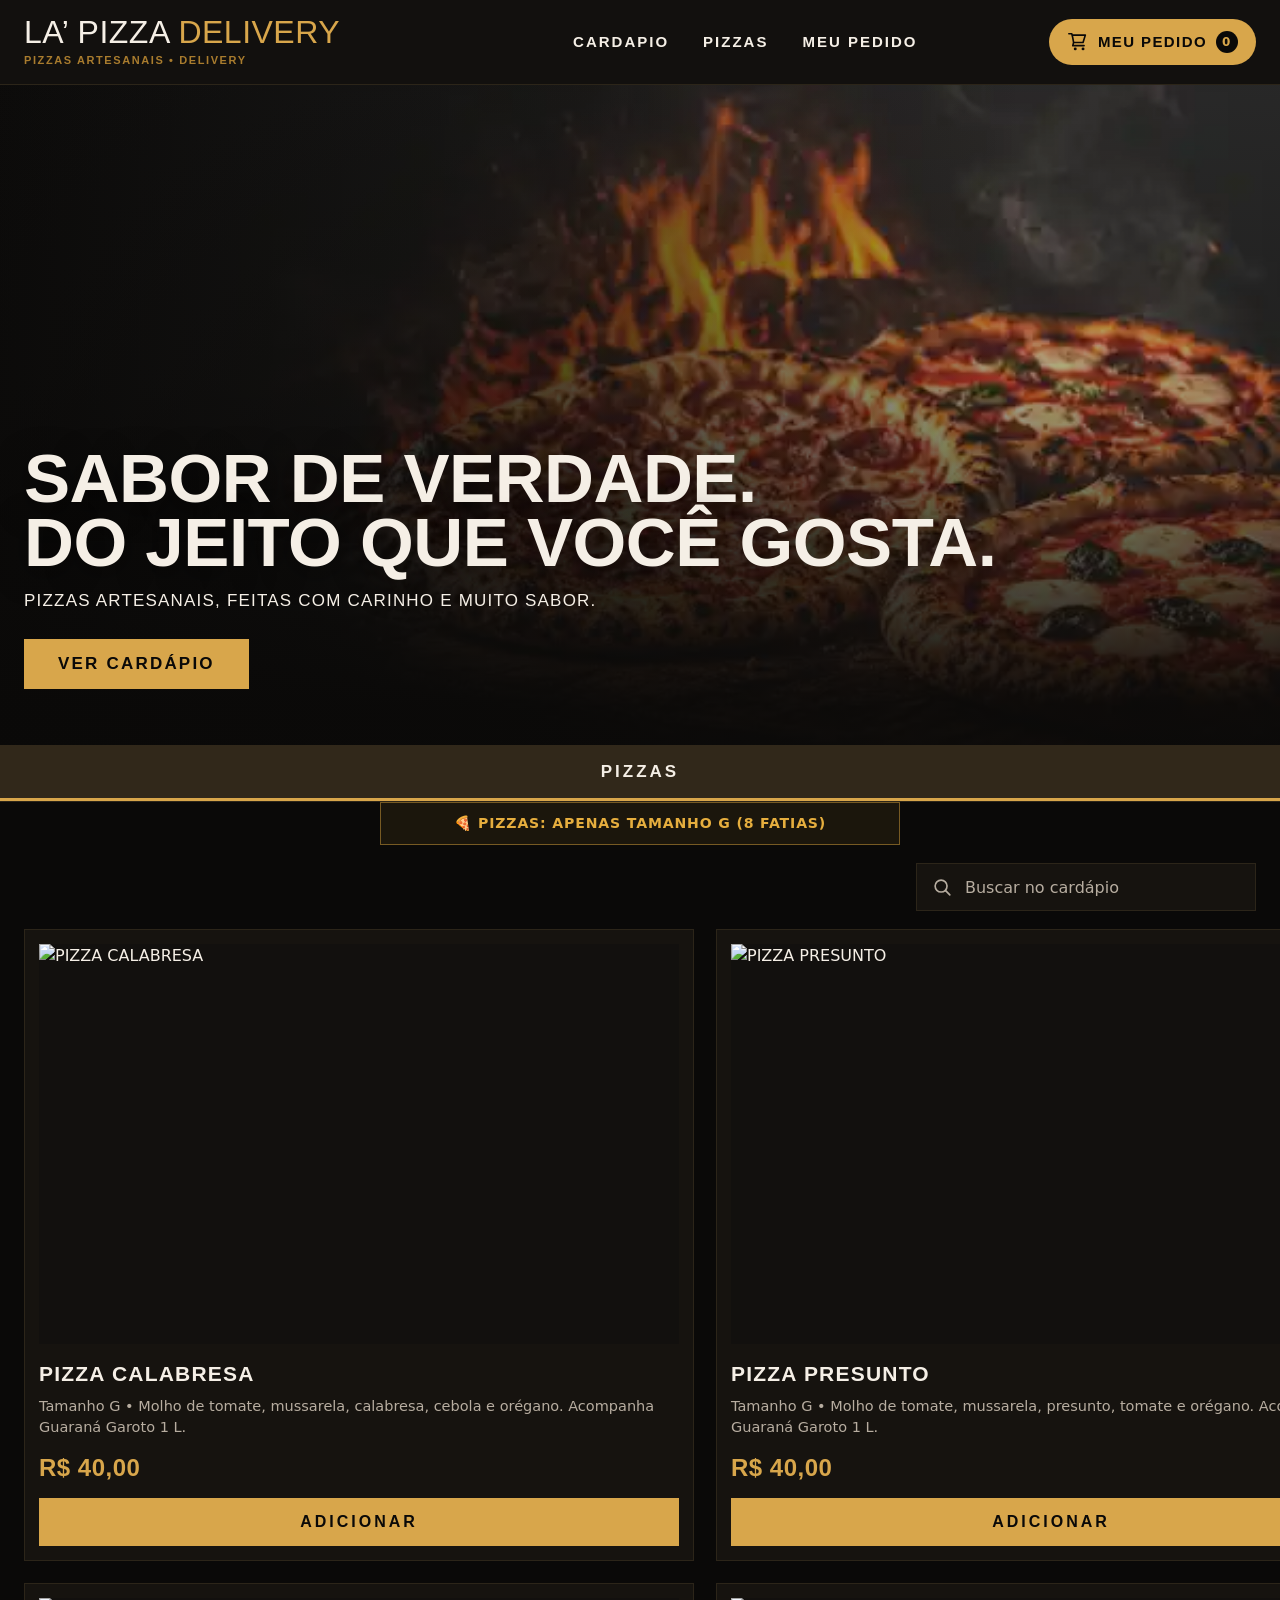
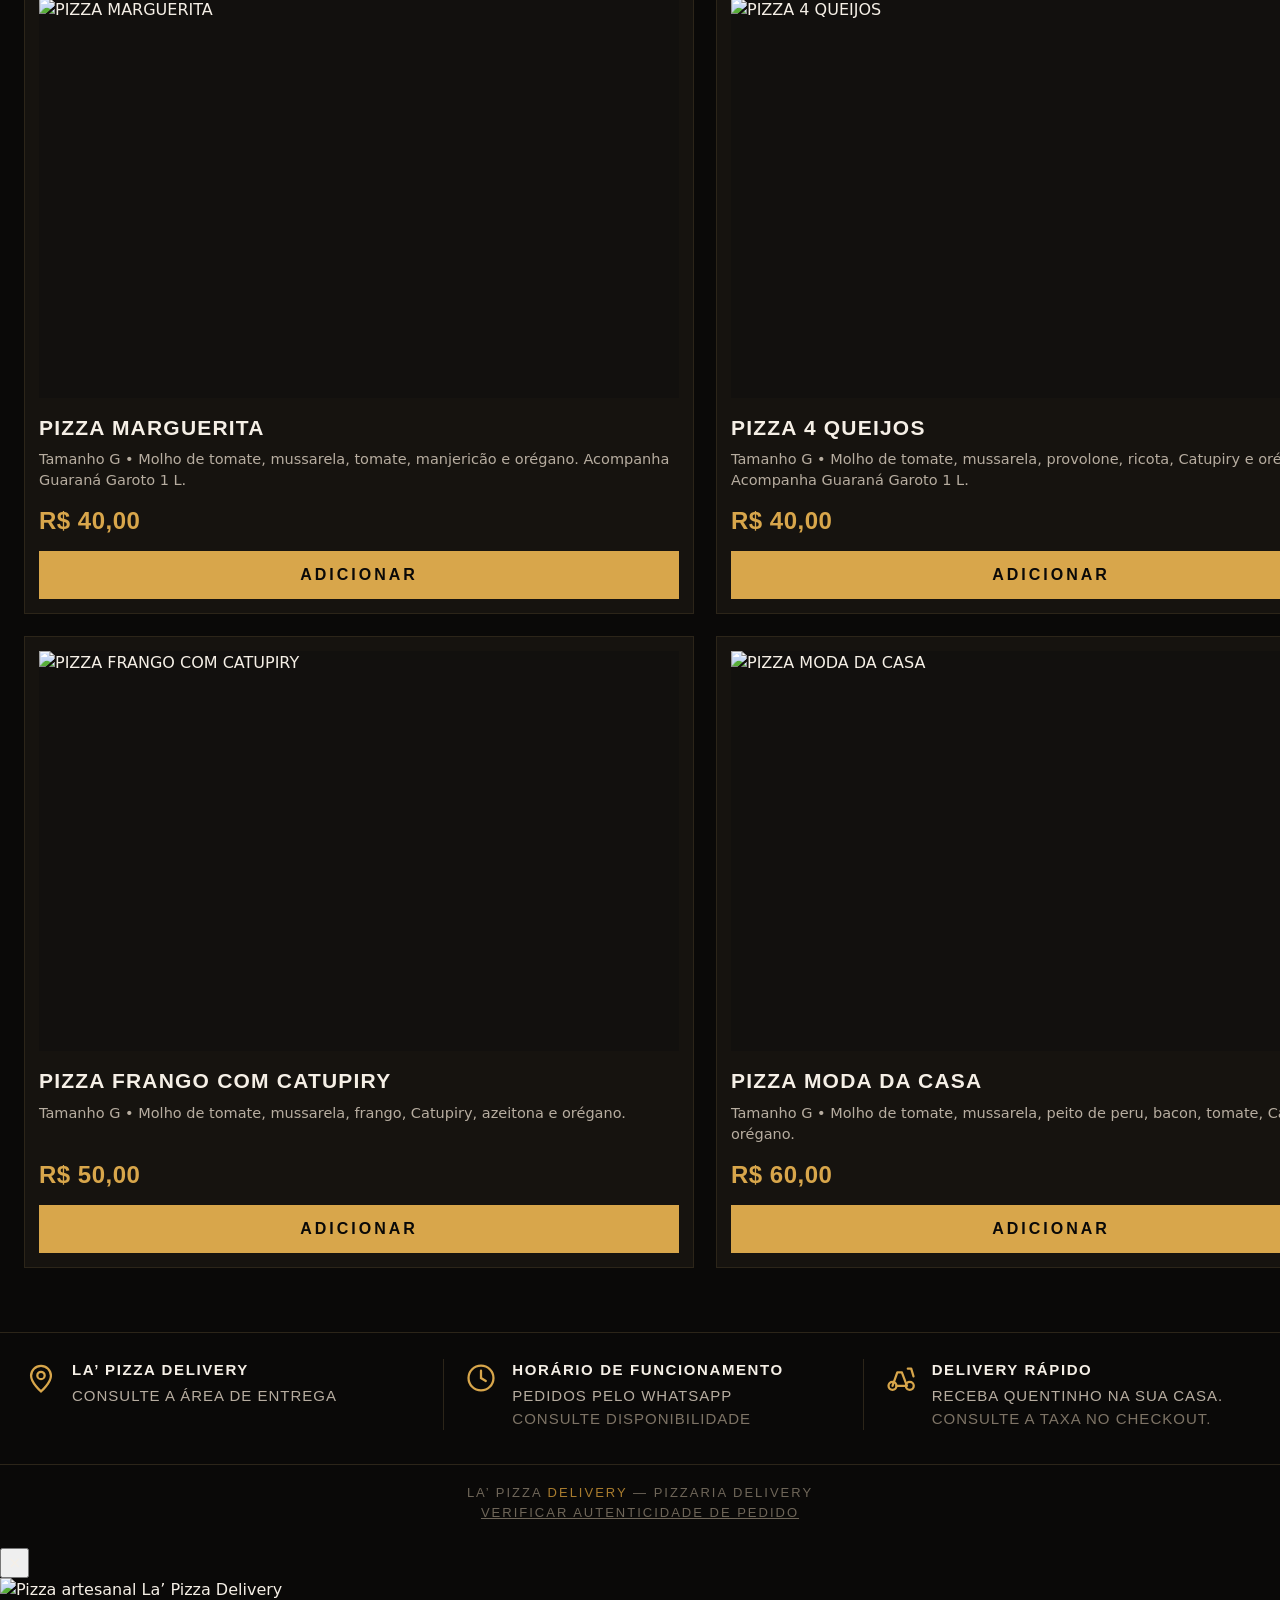
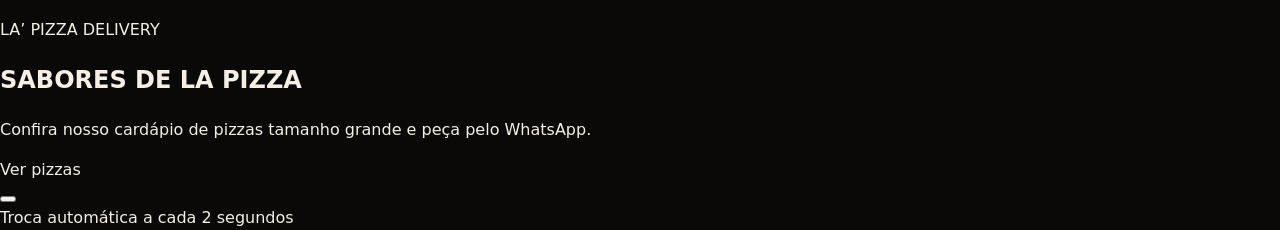
==== commit 12277c84: "Aponta capa para imagem WebP válida" ====
--- a/index.html
+++ b/index.html
@@ -53,7 +53,7 @@
 
   <!-- ================= HERO ================= -->
   <section class="hero">
-    <img class="hero__foto" src="assets/img/fundo-la-pizza.jpg?v=20261112" alt="Pizzas artesanais La’ Pizza Delivery ao forno a lenha" width="1536" height="1024" fetchpriority="high">
+    <img class="hero__foto" src="assets/img/fundo-la-pizza.webp?v=20261112-4" alt="Pizzas artesanais La’ Pizza Delivery ao forno a lenha" width="1536" height="1024" fetchpriority="high">
     <div class="hero__veu"></div>
     <div class="hero__conteudo">
       <h1 class="hero__titulo">SABOR DE VERDADE.<br>DO JEITO QUE VOCÊ GOSTA.</h1>
--- a/assets/css/estilo.css
+++ b/assets/css/estilo.css
@@ -32,7 +32,7 @@
 body {
   margin: 0;
   background-color: var(--preto);
-  background-image: linear-gradient(rgba(10, 9, 8, .86), rgba(10, 9, 8, .92)), url('../img/fundo-la-pizza.jpg?v=20261112');
+  background-image: linear-gradient(rgba(10, 9, 8, .12), rgba(10, 9, 8, .22)), url('../img/fundo-la-pizza.jpg?v=20261112');
   background-size: cover;
   background-position: center top;
   background-attachment: fixed;
@@ -532,7 +532,7 @@
   position: fixed;
   inset: 0;
   z-index: 70;
-  background: rgba(5, 4, 3, .72);
+  background: rgba(5, 4, 3, .18);
   animation: aparecer .2s ease both;
 }
 
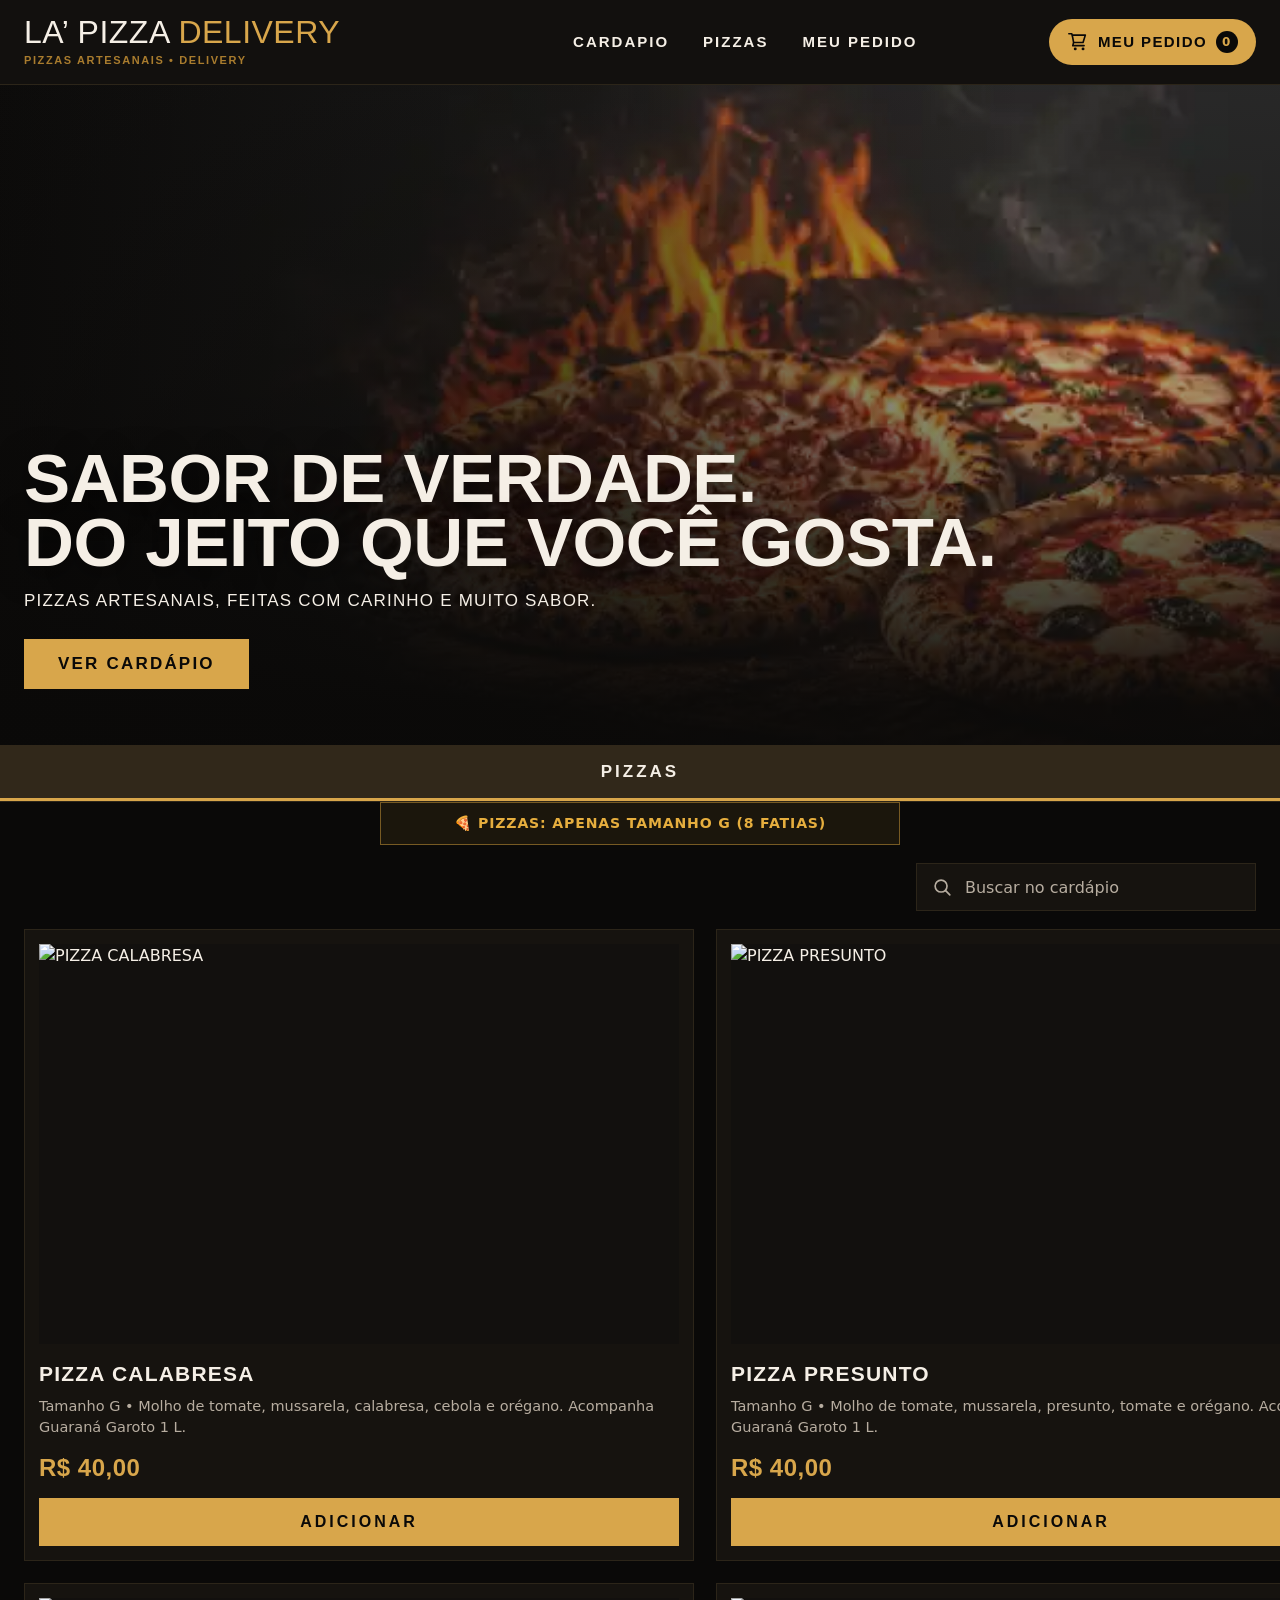
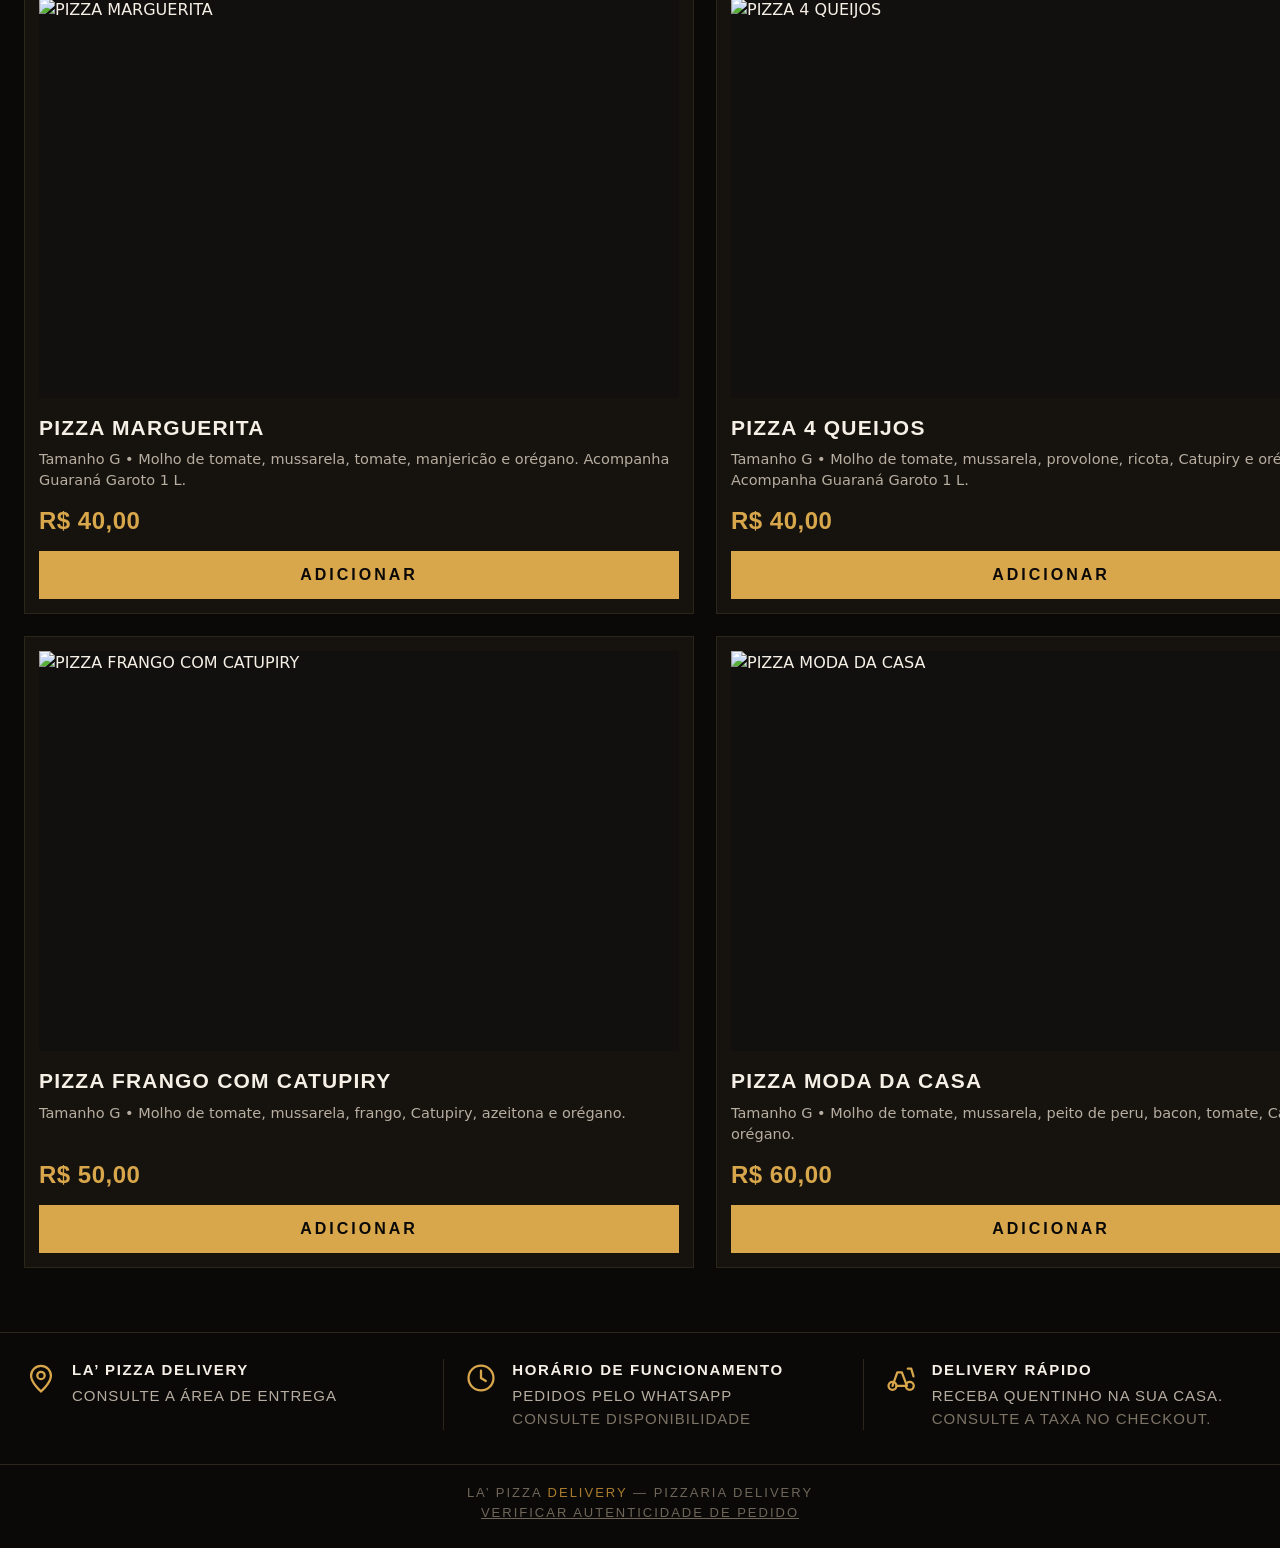
==== commit cac338bd: "Remove tela automática de promoções" ====
--- a/index.html
+++ b/index.html
@@ -11,7 +11,6 @@
 <link rel="preconnect" href="https://fonts.gstatic.com" crossorigin>
 <link href="https://fonts.googleapis.com/css2?family=Anton&family=Barlow+Condensed:wght@500;600;700&family=Barlow:wght@400;500;600&display=swap" rel="stylesheet">
 <link rel="stylesheet" href="assets/css/estilo.css?v=20261111">
-<link rel="stylesheet" href="assets/css/promocao.css?v=20261111">
 </head>
 <body>
 
@@ -128,26 +127,6 @@
 </button>
 
 
-<!-- ================= TELA DE PROMOÇÕES ================= -->
-<div class="promo-overlay" id="promoOverlay" aria-label="Promoções" role="dialog" aria-modal="true">
-  <div class="promo-box">
-    <button class="promo-fechar" id="promoFechar" type="button" aria-label="Fechar promoções">&times;</button>
-
-    <article class="promo-slide is-ativo">
-      <img src="assets/img/pizza-frango-catupiry.jpg" alt="Pizza artesanal La’ Pizza Delivery">
-      <div class="promo-conteudo">
-        <p class="promo-kicker">LA’ PIZZA DELIVERY</p>
-        <h2 class="promo-titulo">SABORES DE LA PIZZA</h2>
-        <p class="promo-texto">Confira nosso cardápio de pizzas tamanho grande e peça pelo WhatsApp.</p>
-        <a class="promo-btn" href="#cardapio" data-aba="pizzas">Ver pizzas</a>
-      </div>
-    </article>
-
-    <div class="promo-controles" id="promoControles" aria-label="Selecionar promoção"><button class="promo-dot is-ativo" type="button" aria-label="Promoção 1"></button></div>
-
-    <span class="promo-aviso">Troca automática a cada 2 segundos</span>
-  </div>
-</div>
 
 <!-- ================= CARRINHO ================= -->
 <div class="cortina" id="cortina" hidden></div>
@@ -233,47 +212,6 @@
 <div class="aviso" id="aviso" role="status" aria-live="polite"></div>
 
 
-<script>
-(function(){
-  const overlay = document.getElementById('promoOverlay');
-  if (!overlay) return;
-  const slides = [...overlay.querySelectorAll('.promo-slide')];
-  const dots = [...overlay.querySelectorAll('.promo-dot')];
-  const close = document.getElementById('promoFechar');
-  let index = 0;
-  let timer;
-
-  function show(i){
-    index = (i + slides.length) % slides.length;
-    slides.forEach((el,n)=>el.classList.toggle('is-ativo', n===index));
-    dots.forEach((el,n)=>el.classList.toggle('is-ativo', n===index));
-  }
-  function start(){
-    clearInterval(timer);
-    timer = setInterval(()=>show(index+1),2000);
-  }
-  function stop(){ clearInterval(timer); }
-  function fechar(){
-    stop();
-    overlay.classList.add('is-fechando');
-    document.body.classList.remove('promo-aberta');
-    setTimeout(()=>overlay.hidden=true,260);
-  }
-
-  dots.forEach((dot,n)=>dot.addEventListener('click',()=>{show(n);start();}));
-  close.addEventListener('click',fechar);
-  overlay.addEventListener('click',(e)=>{ if(e.target===overlay) fechar(); });
-  document.addEventListener('keydown',(e)=>{ if(e.key==='Escape' && !overlay.hidden) fechar(); });
-  overlay.addEventListener('mouseenter',stop);
-  overlay.addEventListener('mouseleave',start);
-
-  // Links da promoção fecham a tela antes de levar ao cardápio.
-  overlay.querySelectorAll('a').forEach(a=>a.addEventListener('click',fechar));
-
-  document.body.classList.add('promo-aberta');
-  start();
-})();
-</script>
 <script src="assets/js/cardapio.js?v=20261111"></script>
 <script src="assets/js/app.js?v=20261111"></script>
 </body>
--- a/assets/css/estilo.css
+++ b/assets/css/estilo.css
@@ -32,11 +32,7 @@
 body {
   margin: 0;
   background-color: var(--preto);
-  background-image: linear-gradient(rgba(10, 9, 8, .12), rgba(10, 9, 8, .22)), url('../img/fundo-la-pizza.jpg?v=20261112');
-  background-size: cover;
-  background-position: center top;
-  background-attachment: fixed;
-  background-repeat: no-repeat;
+  background-image: none;
   color: var(--creme);
   font-family: var(--fonte-texto);
   font-size: 16px;
@@ -532,7 +528,7 @@
   position: fixed;
   inset: 0;
   z-index: 70;
-  background: rgba(5, 4, 3, .18);
+  background: rgba(5, 4, 3, .08);
   animation: aparecer .2s ease both;
 }
 
